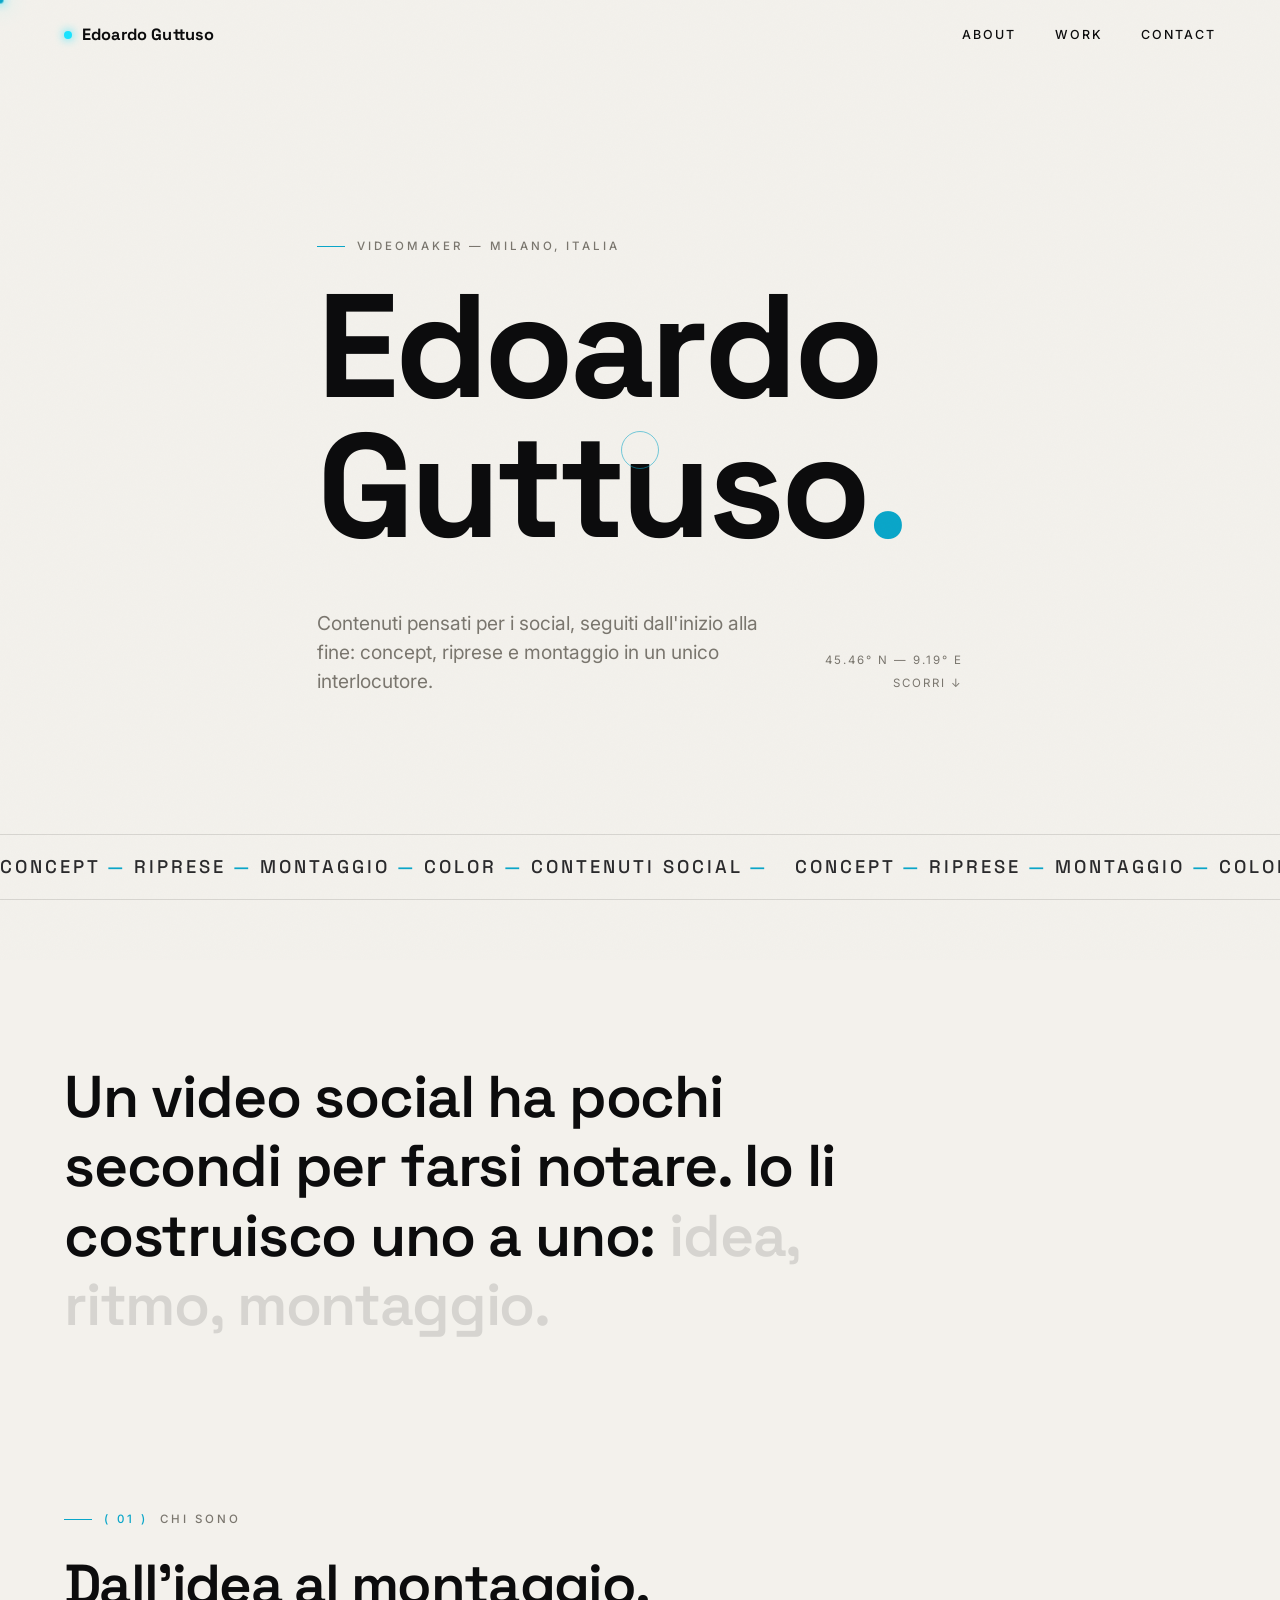
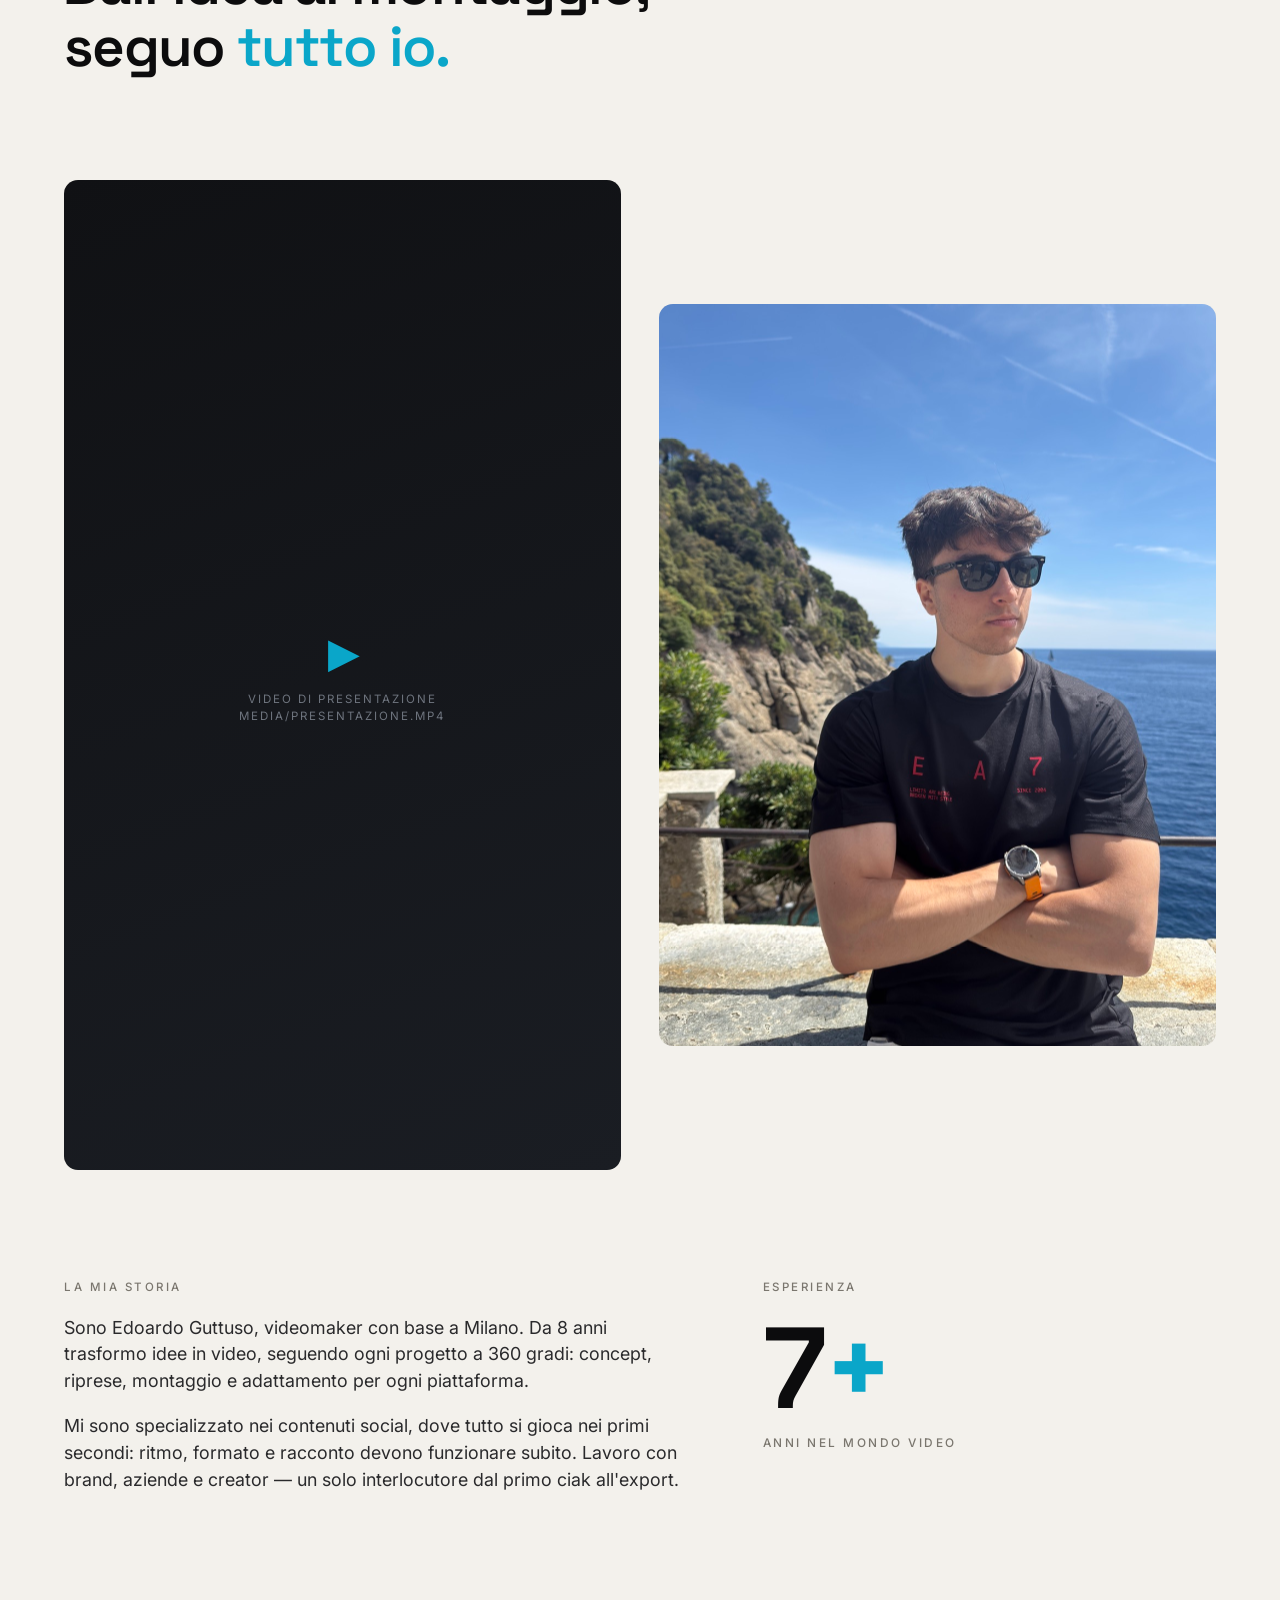
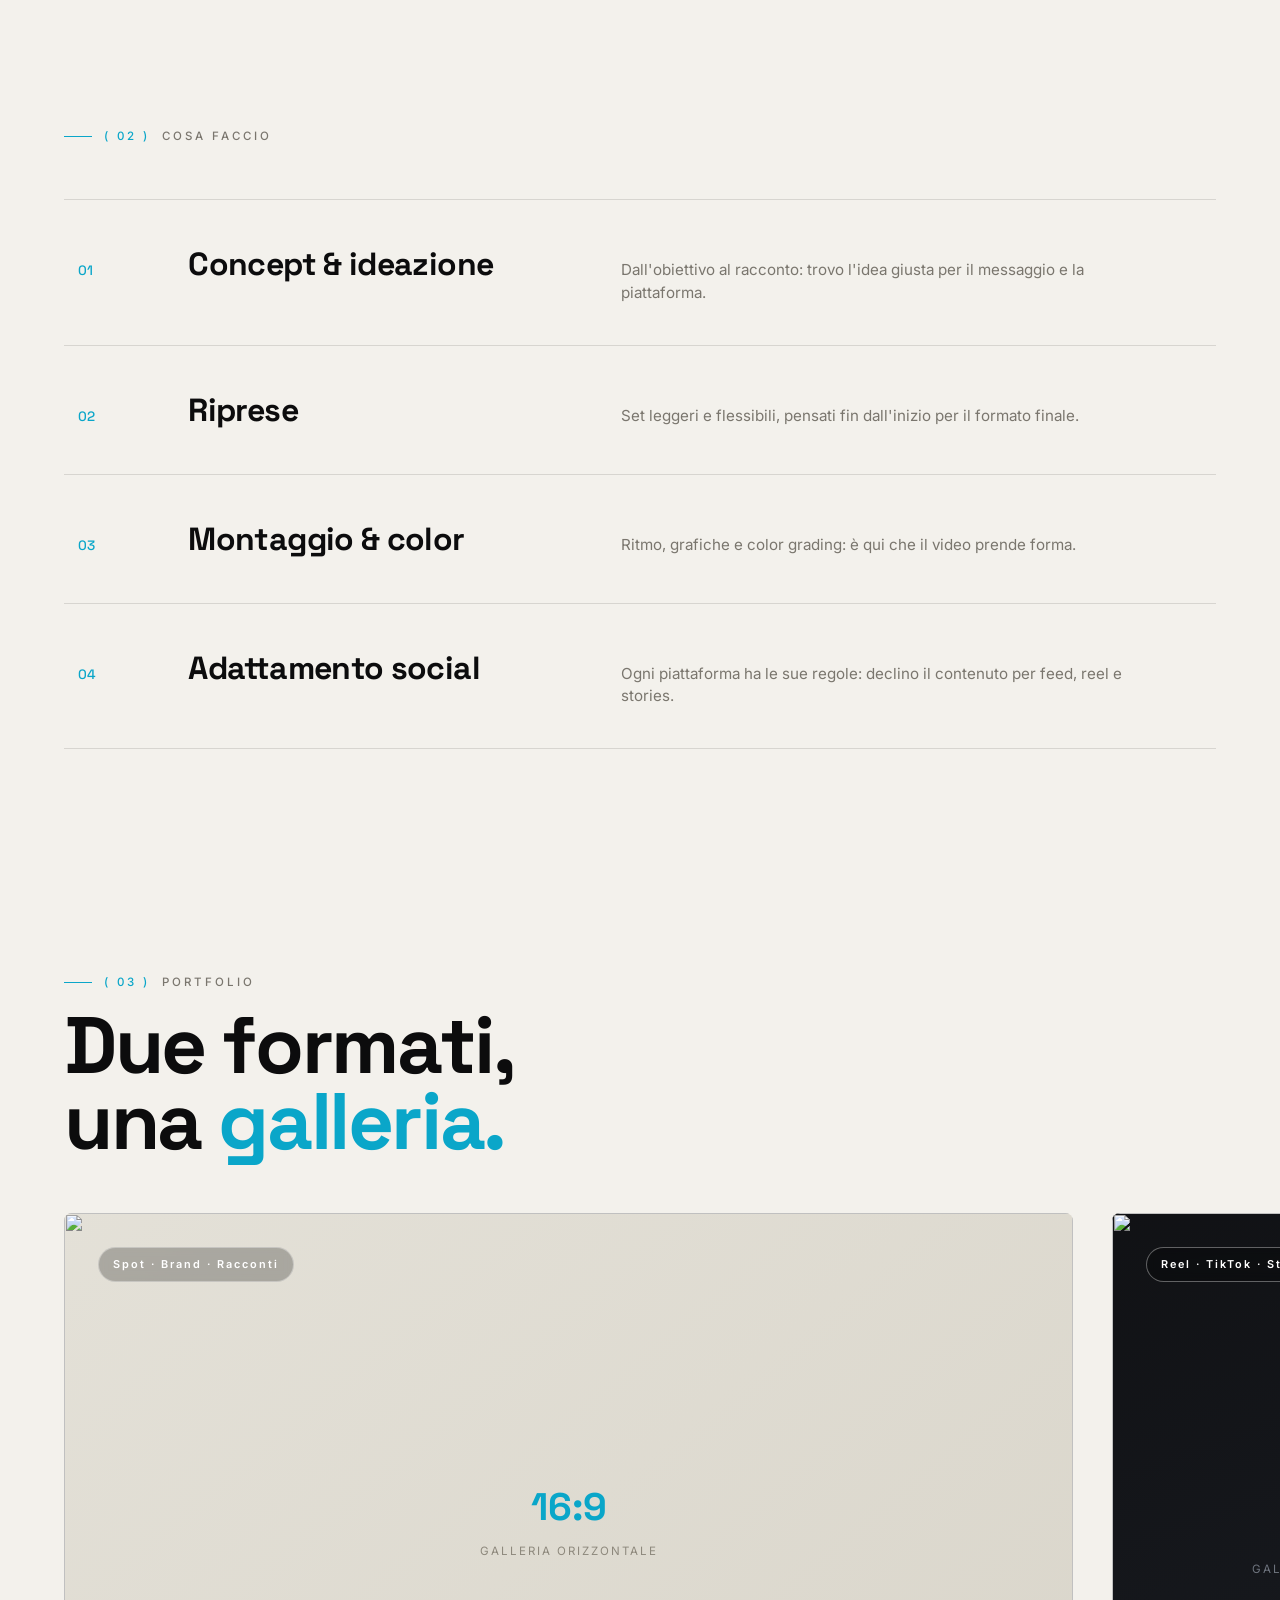
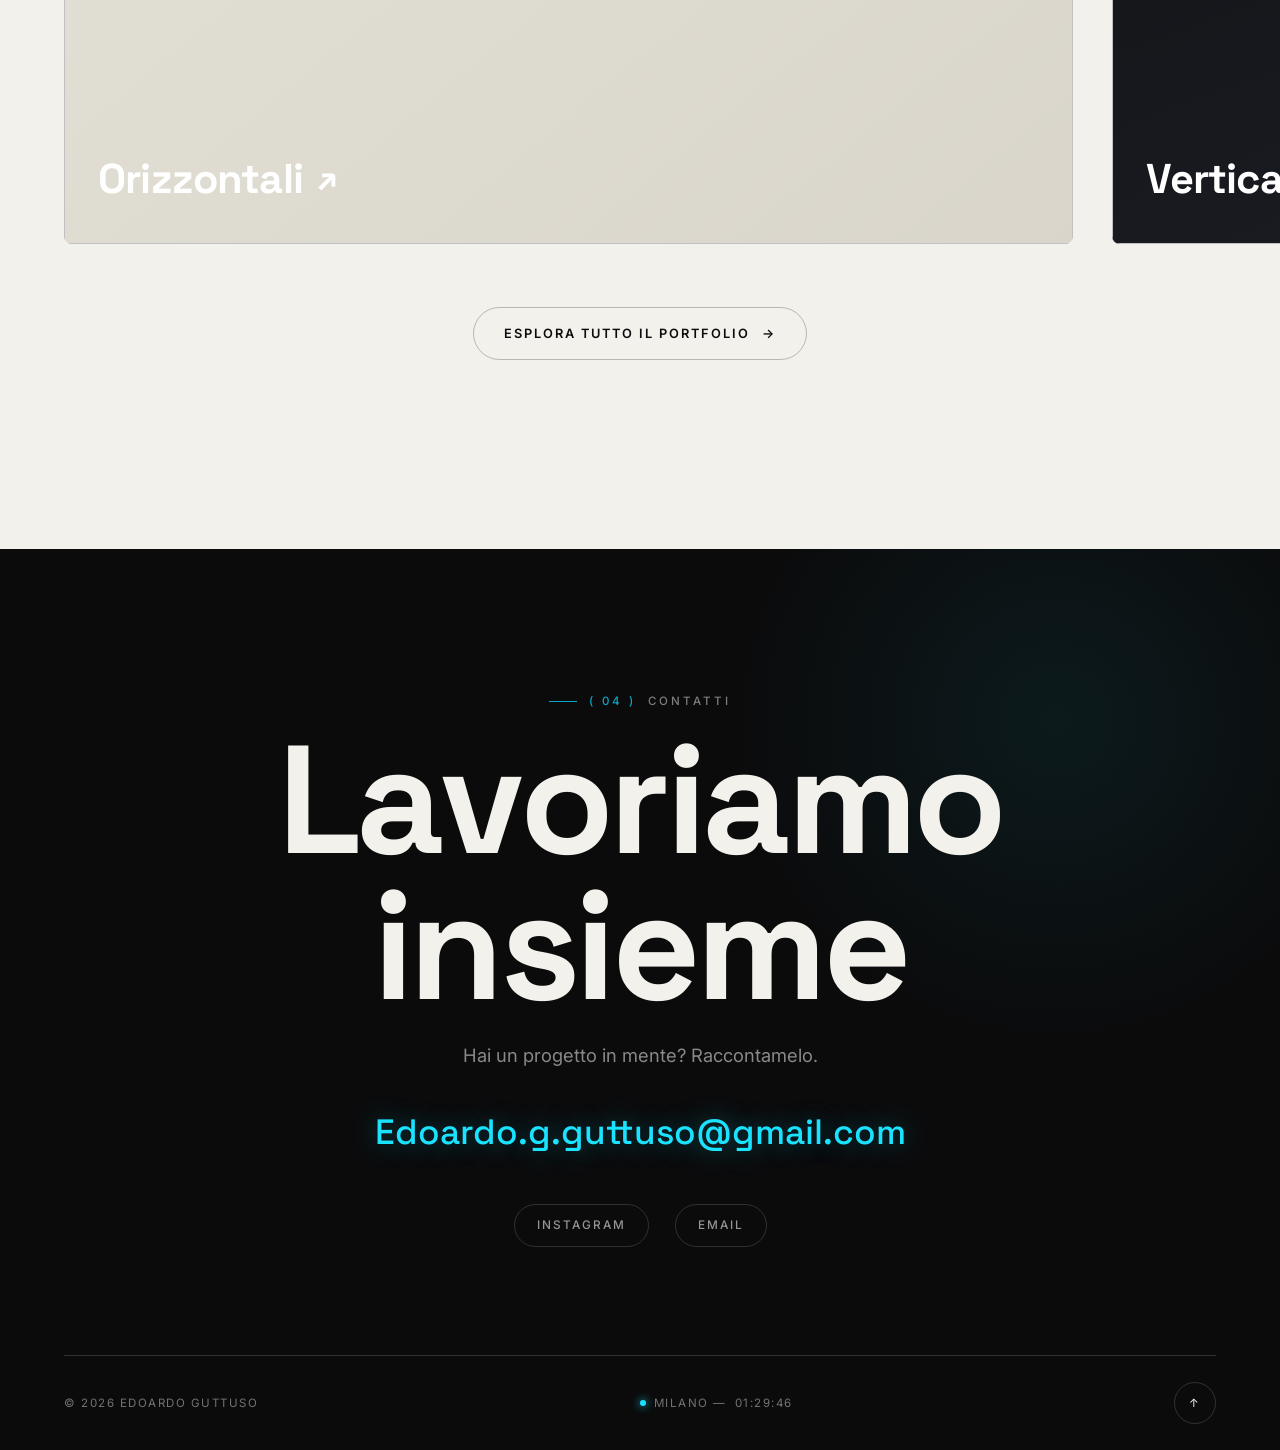
==== index.html @ b8c80d32 "Sito portfolio Edoardo Guttuso — versione iniziale Home + portfolio, gallerie video da YouTube, list" ====
<!DOCTYPE html>
<html lang="it">
<head>
<meta charset="UTF-8" />
<meta name="viewport" content="width=device-width, initial-scale=1.0" />
<title>Edoardo Guttuso — Videomaker | Milano</title>
<meta name="description" content="Edoardo Guttuso, videomaker a Milano specializzato in contenuti social. Concept, riprese e montaggio: seguo ogni progetto a 360 gradi." />
<meta name="theme-color" content="#f3f1ec" />
<meta property="og:title" content="Edoardo Guttuso — Videomaker" />
<meta property="og:description" content="Videomaker a Milano specializzato in contenuti social. Dall'idea al montaggio, seguo tutto io." />
<meta property="og:type" content="website" />
<link rel="icon" href="data:image/svg+xml,%3Csvg xmlns='http://www.w3.org/2000/svg' viewBox='0 0 64 64'%3E%3Crect width='64' height='64' rx='14' fill='%230c0c0d'/%3E%3Ccircle cx='32' cy='32' r='11' fill='%2319e3ff'/%3E%3C/svg%3E" />
<link rel="preconnect" href="https://fonts.googleapis.com" />
<link rel="preconnect" href="https://fonts.gstatic.com" crossorigin />
<link href="https://fonts.googleapis.com/css2?family=Space+Grotesk:wght@400;500;600;700&family=Inter:wght@400;500;600&display=swap" rel="stylesheet" />
<link rel="stylesheet" href="assets/style.css" />
<script type="application/ld+json">
{
  "@context": "https://schema.org",
  "@type": "Person",
  "name": "Edoardo Guttuso",
  "jobTitle": "Videomaker",
  "address": { "@type": "PostalAddress", "addressLocality": "Milano", "addressCountry": "IT" },
  "email": "mailto:Edoardo.g.guttuso@gmail.com",
  "sameAs": ["https://www.instagram.com/edoardo_guttuso/"]
}
</script>
</head>
<body class="is-loading">

  <a class="skip-link" href="#main">Salta al contenuto</a>

  <!-- Preloader (prima visita) -->
  <div class="preloader" aria-hidden="true">
    <span class="pl-tag">Edoardo Guttuso — Portfolio</span>
    <span class="pl-count">0</span>
  </div>

  <!-- Curtain per le transizioni di pagina -->
  <div class="curtain" aria-hidden="true"></div>

  <!-- Cursore + grana + progress -->
  <div class="cursor-ring"><span class="cursor-label"></span></div>
  <div class="cursor-dot"></div>
  <div class="grain" aria-hidden="true"></div>
  <div class="scroll-progress" aria-hidden="true"></div>

  <!-- NAV -->
  <header class="nav">
    <a href="#top" class="logo" data-cursor><span class="dot"></span>Edoardo Guttuso</a>
    <nav aria-label="Principale">
      <a href="#about">About</a>
      <a href="portfolio.html" data-transition>Work</a>
      <a href="#contact">Contact</a>
    </nav>
    <button class="burger magnetic" data-magnet="0.25" aria-label="Apri menu" aria-expanded="false">
      <span></span><span></span>
    </button>
  </header>

  <!-- MENU MOBILE -->
  <div class="mobile-menu" aria-label="Menu">
    <a class="mm-link" href="#about"><small>01</small>About</a>
    <a class="mm-link" href="portfolio.html" data-transition><small>02</small>Work</a>
    <a class="mm-link" href="#contact"><small>03</small>Contact</a>
    <div class="mm-foot">
      <a href="mailto:Edoardo.g.guttuso@gmail.com">Email</a>
      <a href="https://www.instagram.com/edoardo_guttuso/" target="_blank" rel="noopener">Instagram</a>
      <span>Milano, IT</span>
    </div>
  </div>

  <main id="main">

    <!-- HERO -->
    <section class="hero" id="top">
      <div class="wrap hero-core">
        <span class="eyebrow">Videomaker — Milano, Italia</span>
        <h1 class="anim-head hoverable" data-hero-anim>Edoardo<br>Guttuso<span class="hl">.</span></h1>
        <div class="sub">
          <p>Contenuti pensati per i social, seguiti dall'inizio alla fine: concept, riprese e montaggio in un unico interlocutore.</p>
          <div class="hero-meta">
            <span>45.46° N — 9.19° E</span><br>
            <span class="scroll-hint">Scorri ↓</span>
          </div>
        </div>
      </div>
      <div class="marquee" aria-hidden="true">
        <div class="marquee-track">
          <span>Concept <em>—</em> Riprese <em>—</em> Montaggio <em>—</em> Color <em>—</em> Contenuti social <em>—</em>&nbsp;</span>
          <span>Concept <em>—</em> Riprese <em>—</em> Montaggio <em>—</em> Color <em>—</em> Contenuti social <em>—</em>&nbsp;</span>
        </div>
      </div>
    </section>

    <!-- MANIFESTO (parole che si accendono allo scroll) -->
    <section class="manifesto" aria-label="Manifesto">
      <div class="wrap">
        <p class="scrub" data-scrub>Un video social* ha pochi secondi per farsi notare. Io li costruisco uno a uno: idea, ritmo,* montaggio.*</p>
      </div>
    </section>

    <!-- ABOUT -->
    <section class="about" id="about">
      <div class="wrap">
        <span class="eyebrow reveal"><span class="idx">( 01 )</span> Chi sono</span>
        <span class="lead anim-head hoverable">Dall'idea al montaggio,<br>seguo <span class="hl">tutto io.</span></span>
      </div>

      <div class="wrap about-media">
        <div class="img-reveal slot-video">
          <div class="ph ph--dark"><span class="ph-num">▶</span>Video di presentazione<br>media/presentazione.mp4</div>
          <!-- Parte da solo, muto, in loop -->
          <video class="inline-media" src="media/presentazione.mp4" autoplay muted loop playsinline preload="metadata" aria-label="Video di presentazione di Edoardo Guttuso"></video>
        </div>
        <div class="img-reveal slot-photo">
          <div class="plx" data-parallax="0.06">
            <div class="ph"><span class="ph-num">—</span>Ritratto<br>media/ritratto.jpg</div>
            <img class="inline-media" src="media/ritratto.jpg" alt="Edoardo Guttuso" onerror="this.remove()" />
          </div>
        </div>
      </div>

      <div class="wrap about-text">
        <div>
          <span class="col-label reveal">La mia storia</span>
          <p class="reveal d1">Sono Edoardo Guttuso, videomaker con base a Milano. Da 8 anni trasformo idee in video, seguendo ogni progetto a 360 gradi: concept, riprese, montaggio e adattamento per ogni piattaforma.</p>
          <p class="reveal d2">Mi sono specializzato nei contenuti social, dove tutto si gioca nei primi secondi: ritmo, formato e racconto devono funzionare subito. Lavoro con brand, aziende e creator — un solo interlocutore dal primo ciak all'export.</p>
        </div>
        <div>
          <span class="col-label reveal">Esperienza</span>
          <div class="big-num reveal d1"><span data-count="8">0</span><span class="plus">+</span><small>Anni nel mondo video</small></div>
        </div>
      </div>
    </section>

    <!-- SERVIZI -->
    <section class="services" id="services">
      <div class="wrap">
        <span class="eyebrow reveal"><span class="idx">( 02 )</span> Cosa faccio</span>
        <ul class="services-list">
          <li class="service reveal">
            <span class="s-num">01</span>
            <h3>Concept &amp; ideazione</h3>
            <p>Dall'obiettivo al racconto: trovo l'idea giusta per il messaggio e la piattaforma.</p>
            <span class="s-arrow">→</span>
          </li>
          <li class="service reveal">
            <span class="s-num">02</span>
            <h3>Riprese</h3>
            <p>Set leggeri e flessibili, pensati fin dall'inizio per il formato finale.</p>
            <span class="s-arrow">→</span>
          </li>
          <li class="service reveal">
            <span class="s-num">03</span>
            <h3>Montaggio &amp; color</h3>
            <p>Ritmo, grafiche e color grading: è qui che il video prende forma.</p>
            <span class="s-arrow">→</span>
          </li>
          <li class="service reveal">
            <span class="s-num">04</span>
            <h3>Adattamento social</h3>
            <p>Ogni piattaforma ha le sue regole: declino il contenuto per feed, reel e stories.</p>
            <span class="s-arrow">→</span>
          </li>
        </ul>
      </div>
    </section>

    <!-- TEASER PORTFOLIO -->
    <section class="work-teaser" id="work">
      <div class="wrap">
        <span class="eyebrow reveal"><span class="idx">( 03 )</span> Portfolio</span>
        <h2 class="anim-head hoverable" style="font-size:clamp(2.2rem,6.5vw,5rem);margin-top:16px">Due formati,<br>una <span class="hl">galleria.</span></h2>

        <div class="teaser-grid">
          <a class="tile tile--h reveal" href="portfolio.html#orizzontali" data-transition data-cursor-label="Apri">
            <div class="tile-frame img-reveal">
              <div class="plx" data-parallax="0.05">
                <div class="ph"><span class="ph-num">16:9</span>Galleria orizzontale</div>
              </div>
              <video class="inline-media" data-teaser="orizzontali" muted loop autoplay playsinline preload="metadata" src="media/orizzontali/senesi-giardini.mp4#t=1"></video>
              <div class="tile-inner">
                <span class="tile-tag">Spot · Brand · Racconti</span>
                <span class="tile-name">Orizzontali <span class="arr">↗</span></span>
              </div>
            </div>
          </a>
          <a class="tile tile--v reveal d1" href="portfolio.html#verticali" data-transition data-cursor-label="Apri">
            <div class="tile-frame img-reveal">
              <div class="plx" data-parallax="-0.05">
                <div class="ph ph--dark"><span class="ph-num">9:16</span>Galleria verticale</div>
              </div>
              <video class="inline-media" data-teaser="verticali" muted loop autoplay playsinline preload="metadata" src="media/verticali/backstage-mfw.mp4#t=1"></video>
              <div class="tile-inner">
                <span class="tile-tag">Reel · TikTok · Stories</span>
                <span class="tile-name">Verticali <span class="arr">↗</span></span>
              </div>
            </div>
          </a>
        </div>

        <div class="teaser-cta reveal">
          <a class="btn magnetic" data-magnet="0.3" href="portfolio.html" data-transition>Esplora tutto il portfolio <span class="arr">→</span></a>
        </div>
      </div>
    </section>

    <!-- CONTACT -->
    <div class="contact-band" id="contact">
      <div class="wrap contact-inner">
        <span class="eyebrow"><span class="idx">( 04 )</span> Contatti</span>
        <h2 class="anim-head hoverable" style="margin-top:18px">Lavoriamo<br>insieme</h2>
        <p class="contact-sub">Hai un progetto in mente? Raccontamelo.</p>
        <a class="email-link" href="mailto:Edoardo.g.guttuso@gmail.com" data-cursor-label="Scrivi">Edoardo.g.guttuso@gmail.com</a>
        <div class="socials">
          <a class="magnetic" data-magnet="0.25" href="https://www.instagram.com/edoardo_guttuso/" target="_blank" rel="noopener">Instagram</a>
          <a class="magnetic" data-magnet="0.25" href="mailto:Edoardo.g.guttuso@gmail.com">Email</a>
        </div>
      </div>
      <div class="wrap">
        <footer class="site-footer">
          <span>© <span data-year></span> Edoardo Guttuso</span>
          <span class="f-clock">Milano — <span data-clock>00:00:00</span></span>
          <a class="to-top magnetic" data-magnet="0.3" href="#top" aria-label="Torna su">↑</a>
        </footer>
      </div>
    </div>

  </main>

<script src="assets/progetti.js"></script>
<script src="assets/app.js"></script>
</body>
</html>
---- assets/style.css ----
/* ================================================================
   EDOARDO GUTTUSO — PORTFOLIO
   Design system condiviso (home + portfolio)
   ================================================================ */

/* ----------------------------------------------------------------
   TOKENS
---------------------------------------------------------------- */
:root {
  --bg: #f3f1ec;               /* off-white caldo */
  --bg-soft: #eceae2;
  --fg: #0c0c0d;               /* quasi nero */
  --fg-soft: #2a2a2c;
  --muted: #7a766e;
  --accent: #0aa6c9;           /* ciano leggibile su chiaro */
  --accent-bright: #19e3ff;    /* ciano luminoso (glow / dark) */
  --line: rgba(12, 12, 13, 0.12);
  --line-strong: rgba(12, 12, 13, 0.25);

  --dark: #0b0b0c;             /* band scure / preloader / menu */
  --dark-2: #131316;
  --fg-inv: #f3f1ec;
  --line-inv: rgba(243, 241, 236, 0.16);

  --font-head: 'Space Grotesk', 'Helvetica Neue', Arial, sans-serif;
  --font-body: 'Inter', 'Helvetica Neue', Arial, sans-serif;

  --maxw: 1280px;
  --maxw-wide: 1520px;
  --pad: clamp(20px, 5vw, 64px);

  --ease-out: cubic-bezier(.16, 1, .3, 1);
  --ease-io: cubic-bezier(.76, 0, .24, 1);
}

/* ----------------------------------------------------------------
   BASE
---------------------------------------------------------------- */
* { margin: 0; padding: 0; box-sizing: border-box; }

html { scroll-behavior: smooth; }

body {
  background: var(--bg);
  color: var(--fg);
  font-family: var(--font-body);
  font-size: 16px;
  line-height: 1.5;
  overflow-x: hidden;
  -webkit-font-smoothing: antialiased;
  text-rendering: optimizeLegibility;
}
body.is-loading { overflow: hidden; }
html.lightbox-open, html.menu-open { overflow: hidden; }

::selection { background: var(--accent-bright); color: var(--dark); }

a { color: inherit; text-decoration: none; }
img, video { max-width: 100%; display: block; }
button { font: inherit; color: inherit; background: none; border: none; }
ul, ol { list-style: none; }

:focus-visible {
  outline: 2px solid var(--accent);
  outline-offset: 3px;
  border-radius: 2px;
}

.skip-link {
  position: fixed; top: -100px; left: 16px;
  background: var(--dark); color: var(--fg-inv);
  padding: 10px 18px; border-radius: 6px;
  z-index: 10001; font-size: .85rem;
  transition: top .3s ease;
}
.skip-link:focus { top: 16px; }

@media (hover: hover) and (pointer: fine) {
  body, a, button { cursor: none; }
}

/* ----------------------------------------------------------------
   LAYOUT UTILITIES
---------------------------------------------------------------- */
.wrap { max-width: var(--maxw); margin: 0 auto; padding-inline: var(--pad); }
.wrap-wide { max-width: var(--maxw-wide); margin: 0 auto; padding-inline: clamp(16px, 3.5vw, 44px); }
section[id], div[id] { scroll-margin-top: 96px; }

.eyebrow {
  font-size: .72rem; font-weight: 500;
  letter-spacing: 3px; text-transform: uppercase;
  color: var(--muted);
  display: inline-flex; align-items: center; gap: 12px;
}
.eyebrow::before { content: ''; width: 28px; height: 1px; background: var(--accent); flex: none; }
.eyebrow .idx { color: var(--accent); }

/* ----------------------------------------------------------------
   TITOLI ANIMATI (split in lettere)
---------------------------------------------------------------- */
.anim-head {
  font-family: var(--font-head);
  font-weight: 700;
  letter-spacing: -0.03em;
  line-height: .95;
}
.anim-head .word { display: inline-block; white-space: nowrap; }
.anim-head .char {
  display: inline-block;
  transform: translateY(115%) rotate(5deg);
  opacity: 0;
  transition: transform .8s var(--ease-out), opacity .6s ease, color .3s ease;
}
.anim-head.in .char { transform: none; opacity: 1; }
.anim-head .hl { color: var(--accent); }

@media (hover: hover) {
  .anim-head.hoverable:hover .char {
    animation: charPop .55s var(--ease-out) both;
    animation-delay: calc(var(--i) * 20ms);
    color: var(--accent);
  }
}
@keyframes charPop {
  0% { transform: translateY(0); }
  40% { transform: translateY(-24%); }
  100% { transform: translateY(0); }
}

/* ----------------------------------------------------------------
   REVEAL GENERICI
---------------------------------------------------------------- */
.reveal {
  opacity: 0; transform: translateY(36px);
  transition: opacity .9s var(--ease-out), transform .9s var(--ease-out);
}
.reveal.in { opacity: 1; transform: none; }
.reveal.d1 { transition-delay: .1s; }
.reveal.d2 { transition-delay: .2s; }
.reveal.d3 { transition-delay: .3s; }

/* immagini con maschera */
.img-reveal { position: relative; overflow: hidden; background: var(--bg-soft); }
.img-reveal::after {
  content: ''; position: absolute; inset: 0; background: var(--bg);
  transform: scaleX(1); transform-origin: right; z-index: 3;
  transition: transform 1s var(--ease-io);
}
.img-reveal.in::after { transform: scaleX(0); }
.img-reveal img, .img-reveal video, .img-reveal .ph {
  transform: scale(1.12);
  transition: transform 1.4s var(--ease-out);
}
.img-reveal.in img, .img-reveal.in video, .img-reveal.in .ph { transform: scale(1); }

/* wrapper parallasse (nessuna transition sul transform) */
.plx { position: absolute; inset: -9% 0; will-change: transform; }
.plx > .ph, .plx > img { width: 100%; height: 100%; object-fit: cover; }

/* media "plug-and-play": si sovrappongono al segnaposto quando il file esiste */
.inline-media {
  position: absolute; inset: 0; z-index: 2;
  width: 100%; height: 100%; object-fit: cover;
}

/* placeholder */
.ph {
  width: 100%; height: 100%;
  display: flex; flex-direction: column; gap: 8px;
  align-items: center; justify-content: center;
  background: linear-gradient(140deg, #e4e1d8, #d9d5ca);
  color: #8d887c; text-align: center; padding: 18px;
  font-size: .72rem; letter-spacing: 2px; text-transform: uppercase;
}
.ph .ph-num {
  font-family: var(--font-head); font-weight: 700;
  font-size: clamp(1.6rem, 3vw, 2.6rem); letter-spacing: 0;
  color: var(--accent);
}
.ph--dark {
  background: linear-gradient(160deg, #101114, #1a1d23);
  color: #6e747e;
}

/* ----------------------------------------------------------------
   BOTTONI
---------------------------------------------------------------- */
.btn {
  display: inline-flex; align-items: center; gap: 12px;
  padding: 16px 30px; border: 1px solid var(--line-strong);
  border-radius: 999px;
  font-size: .8rem; font-weight: 600;
  letter-spacing: 2px; text-transform: uppercase;
  transition: background .35s ease, color .35s ease, border-color .35s ease;
  will-change: transform;
}
.btn .arr { transition: transform .35s var(--ease-out); }
.btn:hover { background: var(--fg); color: var(--bg); border-color: var(--fg); }
.btn:hover .arr { transform: translateX(5px); }
.btn--inv { border-color: var(--line-inv); color: var(--fg-inv); }
.btn--inv:hover { background: var(--fg-inv); color: var(--dark); border-color: var(--fg-inv); }

/* ----------------------------------------------------------------
   CURSORE PERSONALIZZATO
---------------------------------------------------------------- */
.cursor-dot, .cursor-ring {
  position: fixed; top: 0; left: 0; border-radius: 50%;
  pointer-events: none; z-index: 9999;
  transform: translate(-50%, -50%); will-change: transform;
}
.cursor-dot {
  width: 7px; height: 7px; background: var(--accent);
  box-shadow: 0 0 10px var(--accent-bright), 0 0 22px var(--accent-bright);
}
.cursor-ring {
  width: 38px; height: 38px;
  border: 1px solid rgba(10, 166, 201, .55);
  display: flex; align-items: center; justify-content: center;
  transition: width .3s var(--ease-out), height .3s var(--ease-out),
              background .3s ease, border-color .3s ease;
}
.cursor-ring .cursor-label {
  font-size: .58rem; font-weight: 600; letter-spacing: 2px;
  color: var(--fg-inv); opacity: 0; transform: scale(.6);
  transition: opacity .25s ease, transform .25s var(--ease-out);
  text-transform: uppercase; white-space: nowrap;
}
.cursor-ring.is-hover { width: 64px; height: 64px; background: rgba(10,166,201,.08); border-color: var(--accent); }
.cursor-ring.is-label {
  width: 88px; height: 88px;
  background: rgba(11, 11, 12, .88); border-color: transparent;
  backdrop-filter: blur(2px);
}
.cursor-ring.is-label .cursor-label { opacity: 1; transform: scale(1); }
@media (hover: none), (pointer: coarse) { .cursor-dot, .cursor-ring { display: none; } }

/* ----------------------------------------------------------------
   GRANA FILM
---------------------------------------------------------------- */
.grain {
  position: fixed; inset: -60px; z-index: 9990; pointer-events: none;
  background-image: url("data:image/svg+xml;utf8,<svg xmlns='http://www.w3.org/2000/svg' width='180' height='180'><filter id='n'><feTurbulence type='fractalNoise' baseFrequency='0.85' numOctaves='2' stitchTiles='stitch'/></filter><rect width='100%25' height='100%25' filter='url(%23n)' opacity='0.55'/></svg>");
  background-size: 180px;
  opacity: .045; mix-blend-mode: multiply;
  animation: grain 900ms steps(4) infinite;
}
@keyframes grain {
  0% { transform: translate(0, 0); }
  25% { transform: translate(-18px, 12px); }
  50% { transform: translate(14px, -16px); }
  75% { transform: translate(-10px, -8px); }
  100% { transform: translate(0, 0); }
}

/* ----------------------------------------------------------------
   PRELOADER + CURTAIN (transizioni pagina)
---------------------------------------------------------------- */
.preloader {
  position: fixed; inset: 0; z-index: 10000;
  background: var(--dark); color: var(--fg-inv);
  display: flex; align-items: flex-end; justify-content: space-between;
  padding: clamp(24px, 5vh, 56px) clamp(20px, 5vw, 64px);
  transition: transform .75s var(--ease-io);
}
.preloader.done { transform: translateY(-101%); }
.preloader .pl-tag {
  font-size: .7rem; letter-spacing: 3px; text-transform: uppercase;
  color: rgba(243, 241, 236, .55); padding-bottom: 14px;
}
.preloader .pl-count {
  font-family: var(--font-head); font-weight: 700;
  font-size: clamp(4rem, 14vw, 10rem); line-height: .85;
  letter-spacing: -0.03em;
}
.preloader .pl-count::after { content: ''; display: inline-block; width: .14em; height: .14em; margin-left: .08em; border-radius: 50%; background: var(--accent-bright); box-shadow: 0 0 18px var(--accent-bright); }

.curtain {
  position: fixed; inset: 0; z-index: 9998;
  background: var(--dark);
  transform: scaleY(0); transform-origin: bottom;
  pointer-events: none;
}
html.curtain-cover .curtain { transform: scaleY(1); }
html.curtain-out .curtain {
  transform: scaleY(0); transform-origin: top;
  transition: transform .65s var(--ease-io);
}
.curtain.closing {
  transform: scaleY(1); transform-origin: bottom;
  transition: transform .5s var(--ease-io);
  pointer-events: auto;
}

/* ----------------------------------------------------------------
   PROGRESS BAR
---------------------------------------------------------------- */
.scroll-progress {
  position: fixed; top: 0; left: 0; height: 2px; width: 0%;
  background: var(--accent);
  box-shadow: 0 0 10px var(--accent-bright);
  z-index: 1001;
}

/* ----------------------------------------------------------------
   NAV
---------------------------------------------------------------- */
header.nav {
  position: fixed; top: 0; left: 0; right: 0; z-index: 900;
  display: flex; justify-content: space-between; align-items: center;
  padding: 22px var(--pad);
  transition: padding .4s ease, background .4s ease, color .4s ease;
}
header.nav.scrolled {
  padding-block: 14px;
  background: rgba(243, 241, 236, .82);
  backdrop-filter: blur(12px);
  border-bottom: 1px solid var(--line);
}
header.nav.over-dark { color: var(--fg-inv); }
header.nav.over-dark.scrolled {
  background: rgba(11, 11, 12, .78);
  border-bottom-color: var(--line-inv);
}

.nav .logo {
  font-family: var(--font-head); font-weight: 700;
  font-size: 1.02rem; letter-spacing: .01em;
  display: inline-flex; align-items: center; gap: 10px;
}
.nav .logo .dot {
  width: 8px; height: 8px; border-radius: 50%;
  background: var(--accent-bright);
  box-shadow: 0 0 10px var(--accent-bright);
  animation: pulse 2.4s ease-in-out infinite;
}
@keyframes pulse { 0%,100% { opacity: 1; } 50% { opacity: .35; } }

.nav nav { display: flex; gap: clamp(18px, 3vw, 44px); }
.nav nav a {
  position: relative; padding: 4px 0;
  font-size: .78rem; font-weight: 500;
  letter-spacing: 2px; text-transform: uppercase;
  display: inline-block;
}
.nav nav a::after {
  content: ''; position: absolute; left: 0; bottom: 0;
  width: 0; height: 1px; background: currentColor;
  transition: width .35s var(--ease-out);
}
.nav nav a:hover::after { width: 100%; }
.nav nav a.active::after { width: 100%; background: var(--accent); }
.nav nav a.active { color: var(--accent); }

/* burger (mobile) */
.burger {
  display: none; position: relative; z-index: 1002;
  width: 44px; height: 44px; border-radius: 50%;
  border: 1px solid var(--line-strong);
  align-items: center; justify-content: center; flex-direction: column; gap: 6px;
}
.burger span {
  display: block; width: 18px; height: 1.6px; background: currentColor;
  transition: transform .4s var(--ease-out), opacity .3s ease;
}
html.menu-open .burger { border-color: var(--line-inv); color: var(--fg-inv); }
html.menu-open .burger span:nth-child(1) { transform: translateY(3.8px) rotate(45deg); }
html.menu-open .burger span:nth-child(2) { transform: translateY(-3.8px) rotate(-45deg); }

@media (max-width: 760px) {
  .nav nav { display: none; }
  .burger { display: inline-flex; }
}

/* menu mobile fullscreen */
.mobile-menu {
  position: fixed; inset: 0; z-index: 1000;
  background: var(--dark); color: var(--fg-inv);
  display: flex; flex-direction: column; justify-content: center;
  padding: 0 var(--pad);
  clip-path: inset(0 0 100% 0);
  transition: clip-path .6s var(--ease-io);
  visibility: hidden;
}
html.menu-open .mobile-menu { clip-path: inset(0 0 0% 0); visibility: visible; }
.mobile-menu a.mm-link {
  font-family: var(--font-head); font-weight: 700;
  font-size: clamp(2.6rem, 11vw, 4.5rem);
  line-height: 1.16; letter-spacing: -0.02em;
  display: inline-flex; align-items: baseline; gap: 16px;
  opacity: 0; transform: translateY(30px);
  transition: opacity .5s ease, transform .5s var(--ease-out);
}
.mobile-menu a.mm-link small {
  font-family: var(--font-body); font-weight: 500;
  font-size: .7rem; letter-spacing: 2px; color: var(--accent-bright);
}
html.menu-open .mm-link { opacity: 1; transform: none; }
html.menu-open .mm-link:nth-child(1) { transition-delay: .15s; }
html.menu-open .mm-link:nth-child(2) { transition-delay: .22s; }
html.menu-open .mm-link:nth-child(3) { transition-delay: .29s; }
.mobile-menu .mm-foot {
  position: absolute; bottom: 32px; left: var(--pad); right: var(--pad);
  display: flex; justify-content: space-between; flex-wrap: wrap; gap: 10px;
  font-size: .74rem; letter-spacing: 1.5px; text-transform: uppercase;
  color: rgba(243, 241, 236, .55);
  opacity: 0; transition: opacity .5s ease .35s;
}
html.menu-open .mm-foot { opacity: 1; }
.mobile-menu .mm-foot a { color: var(--fg-inv); }

/* ----------------------------------------------------------------
   HERO (home)
---------------------------------------------------------------- */
.hero {
  min-height: 100svh;
  display: flex; flex-direction: column;
  padding-top: clamp(120px, 18vh, 200px);
  position: relative;
}
.hero .hero-core { flex: 1; display: flex; flex-direction: column; justify-content: center; }
.hero h1 {
  font-size: clamp(3.2rem, 11.5vw, 10.5rem);
  margin-top: 22px;
}
.hero .sub {
  margin-top: clamp(26px, 4.5vw, 52px);
  display: flex; justify-content: space-between; align-items: flex-end;
  gap: 28px; flex-wrap: wrap;
}
.hero .sub p {
  max-width: 480px;
  font-size: clamp(1rem, 1.6vw, 1.2rem);
  color: var(--muted);
}
.hero .sub .hero-meta {
  text-align: right;
  font-size: .72rem; letter-spacing: 2px; text-transform: uppercase;
  color: var(--muted); line-height: 2;
}
.hero .sub .hero-meta .scroll-hint { display: inline-block; animation: floaty 2.2s ease-in-out infinite; }
@keyframes floaty { 0%,100% { transform: translateY(0); } 50% { transform: translateY(6px); } }

/* marquee servizi */
.marquee {
  overflow: hidden; border-block: 1px solid var(--line);
  padding-block: 18px; margin-top: clamp(40px, 7vh, 80px);
  user-select: none;
}
.marquee-track {
  display: flex; width: max-content;
  animation: marq 26s linear infinite;
}
.marquee-track span {
  font-family: var(--font-head); font-weight: 500;
  font-size: clamp(.9rem, 1.6vw, 1.15rem);
  letter-spacing: 3px; text-transform: uppercase;
  white-space: nowrap; padding-right: 18px;
  color: var(--fg-soft);
}
.marquee-track span em { font-style: normal; color: var(--accent); }
@keyframes marq { from { transform: translateX(0); } to { transform: translateX(-50%); } }

/* ----------------------------------------------------------------
   MANIFESTO (scrub allo scroll)
---------------------------------------------------------------- */
.manifesto { padding: clamp(110px, 18vh, 220px) 0; }
.manifesto .scrub {
  font-family: var(--font-head); font-weight: 600;
  font-size: clamp(1.7rem, 4.6vw, 3.8rem);
  line-height: 1.18; letter-spacing: -0.02em;
  max-width: 22ch;
}
.manifesto .scrub .w {
  opacity: .12;
  transition: opacity .35s ease, color .35s ease;
}
.manifesto .scrub .w.on { opacity: 1; }
.manifesto .scrub .w.k.on { color: var(--accent); }

/* ----------------------------------------------------------------
   ABOUT
---------------------------------------------------------------- */
.about { padding-bottom: clamp(80px, 12vh, 160px); }
.about .lead {
  display: block;
  font-size: clamp(1.7rem, 4.4vw, 3.6rem);
  font-weight: 600; line-height: 1.1;
  max-width: 20ch; margin-top: 26px;
}
.about-media {
  display: grid; grid-template-columns: 1fr 1fr;
  gap: clamp(18px, 3vw, 44px);
  margin: clamp(56px, 8vw, 110px) 0;
  align-items: center;
}
.about-media .img-reveal { border-radius: 14px; }
.about-media .slot-video { aspect-ratio: 9 / 16; }
.about-media .slot-photo { aspect-ratio: 3 / 4; }
@media (max-width: 760px) {
  .about-media { grid-template-columns: 1fr; gap: 22px; }
  .about-media .img-reveal { max-width: 360px; justify-self: center; width: 100%; }
}

.about-text {
  display: grid; grid-template-columns: 1.4fr 1fr;
  gap: clamp(30px, 5vw, 80px); align-items: start;
}
.col-label {
  font-size: .72rem; font-weight: 500; letter-spacing: 2.5px;
  text-transform: uppercase; color: var(--muted);
}
.about-text p {
  font-size: clamp(1rem, 1.4vw, 1.12rem);
  margin-top: 18px; max-width: 56ch; color: var(--fg-soft);
}
.about-text .big-num {
  font-family: var(--font-head); font-weight: 700;
  font-size: clamp(4rem, 9vw, 7.5rem);
  line-height: 1; letter-spacing: -0.03em;
  margin-top: 14px;
}
.about-text .big-num .plus { color: var(--accent); }
.about-text .big-num small {
  display: block;
  font-family: var(--font-body); font-weight: 500;
  font-size: .74rem; letter-spacing: 2.5px; text-transform: uppercase;
  color: var(--muted); margin-top: 12px;
}
@media (max-width: 700px) { .about-text { grid-template-columns: 1fr; } }

/* ----------------------------------------------------------------
   SERVIZI
---------------------------------------------------------------- */
.services { padding: clamp(80px, 13vh, 170px) 0; }
.services .services-list { margin-top: clamp(36px, 6vh, 64px); border-bottom: 1px solid var(--line); }
.service {
  position: relative;
  display: grid;
  grid-template-columns: 72px 1.1fr 1.4fr 40px;
  align-items: baseline; gap: clamp(14px, 3vw, 40px);
  padding: clamp(24px, 3.5vw, 40px) 14px;
  border-top: 1px solid var(--line);
  transition: background .4s ease, color .4s ease, padding-left .4s var(--ease-out);
}
.service:hover { background: var(--dark); color: var(--fg-inv); padding-left: 26px; }
.service .s-num {
  font-family: var(--font-head); font-weight: 500;
  font-size: .85rem; color: var(--accent);
}
.service h3 {
  font-family: var(--font-head); font-weight: 700;
  font-size: clamp(1.25rem, 2.6vw, 2rem); letter-spacing: -0.02em;
}
.service p { font-size: .95rem; color: var(--muted); transition: color .4s ease; }
.service:hover p { color: rgba(243, 241, 236, .65); }
.service .s-arrow {
  justify-self: end; font-size: 1.2rem;
  opacity: 0; transform: translateX(-10px);
  transition: opacity .35s ease, transform .35s var(--ease-out);
  color: var(--accent-bright);
}
.service:hover .s-arrow { opacity: 1; transform: none; }
@media (max-width: 640px) {
  .service { grid-template-columns: 44px 1fr; grid-template-rows: auto auto; }
  .service p { grid-column: 2; }
  .service .s-arrow { display: none; }
}

/* ----------------------------------------------------------------
   TEASER PORTFOLIO (home)
---------------------------------------------------------------- */
.work-teaser { padding: clamp(70px, 11vh, 150px) 0; }
.teaser-grid {
  display: grid; grid-template-columns: 1.55fr 1fr;
  gap: clamp(18px, 3vw, 40px);
  margin-top: clamp(40px, 6vh, 70px);
  align-items: stretch;
}
.tile { display: block; position: relative; }
.tile .tile-frame {
  position: relative; overflow: hidden; border-radius: 8px;
  height: 100%; min-height: 320px;
}
.tile--h .tile-frame { aspect-ratio: 16 / 10; }
.tile--v .tile-frame { aspect-ratio: 9 / 13; }
.tile .tile-frame::before {
  content: ''; position: absolute; inset: 0; z-index: 1; pointer-events: none;
  background: linear-gradient(to top, rgba(0,0,0,.55), transparent 55%);
  opacity: 0; transition: opacity .5s ease;
}
.tile .tile-frame:has(video)::before { opacity: 1; }
.tile .tile-inner {
  position: absolute; inset: 0; z-index: 2;
  display: flex; flex-direction: column; justify-content: space-between;
  padding: clamp(20px, 3vw, 34px);
}
.tile .tile-tag {
  align-self: flex-start;
  font-size: .68rem; font-weight: 600; letter-spacing: 2px;
  padding: 8px 14px; border-radius: 999px;
  border: 1px solid rgba(255, 255, 255, .35);
  color: #fff; background: rgba(0, 0, 0, .25); backdrop-filter: blur(4px);
}
.tile--light .tile-tag { border-color: var(--line-strong); color: var(--fg); background: rgba(243,241,236,.5); }
.tile .tile-name {
  font-family: var(--font-head); font-weight: 700;
  font-size: clamp(1.6rem, 3.4vw, 2.6rem); letter-spacing: -0.02em;
  color: #fff; display: flex; align-items: center; gap: 14px;
}
.tile--light .tile-name { color: var(--fg); }
.tile .tile-name .arr { font-size: .8em; transition: transform .4s var(--ease-out); }
.tile:hover .tile-name .arr { transform: translate(6px, -6px); }
.tile .ph { transition: transform 1s var(--ease-out); }
.tile:hover .ph { transform: scale(1.05); }
@media (max-width: 720px) { .teaser-grid { grid-template-columns: 1fr; } }

.work-teaser .teaser-cta { text-align: center; margin-top: clamp(40px, 7vh, 70px); }

/* ----------------------------------------------------------------
   PAGE HERO (portfolio)
---------------------------------------------------------------- */
.page-hero { padding-top: clamp(140px, 22vh, 240px); padding-bottom: clamp(50px, 8vh, 100px); }
.page-hero h1 { font-size: clamp(3rem, 11vw, 9.5rem); margin-top: 20px; }
.page-hero .sub {
  margin-top: clamp(22px, 3.5vw, 40px);
  max-width: 520px; color: var(--muted);
  font-size: clamp(1rem, 1.5vw, 1.15rem);
}

/* ----------------------------------------------------------------
   BRANDS
---------------------------------------------------------------- */
.brands { padding: clamp(50px, 8vh, 110px) 0; }
.brands-grid {
  margin-top: clamp(36px, 6vh, 60px);
  display: grid; grid-template-columns: repeat(4, 1fr);
  border: 1px solid var(--line);
}
.brand-cell {
  position: relative; aspect-ratio: 8 / 5;
  display: flex; align-items: center; justify-content: center;
  border-right: 1px solid var(--line);
  border-bottom: 1px solid var(--line);
  overflow: hidden;
  transition: background .45s ease;
}
.brand-cell:nth-child(4n) { border-right: none; }
.brand-cell:nth-last-child(-n+4) { border-bottom: none; }
.brand-cell .b-name {
  font-family: var(--font-head); font-weight: 700;
  font-size: clamp(.95rem, 1.8vw, 1.4rem);
  letter-spacing: .04em; text-transform: uppercase;
  color: var(--fg-soft);
  transition: color .45s ease, transform .45s var(--ease-out);
}
.brand-cell .b-idx {
  position: absolute; top: 12px; left: 14px;
  font-size: .62rem; letter-spacing: 1.5px; color: var(--muted);
  transition: color .45s ease;
}
.brand-cell:hover { background: var(--dark); }
.brand-cell:hover .b-name { color: var(--accent-bright); transform: scale(1.05); }
.brand-cell:hover .b-idx { color: rgba(243, 241, 236, .5); }

/* celle con logo immagine */
.brand-cell .b-logo {
  max-width: 62%; max-height: 52%; object-fit: contain;
  filter: grayscale(1); opacity: .6;
  transition: filter .45s ease, opacity .45s ease, transform .45s var(--ease-out);
}
.brand-cell--logo:hover { background: var(--bg-soft); }
.brand-cell--logo:hover .b-logo { filter: none; opacity: 1; transform: scale(1.04); }
.brand-cell--logo:hover .b-idx { color: var(--muted); }
@media (max-width: 720px) {
  .brands-grid { grid-template-columns: repeat(2, 1fr); }
  .brand-cell:nth-child(4n) { border-right: 1px solid var(--line); }
  .brand-cell:nth-child(2n) { border-right: none; }
  .brand-cell:nth-last-child(-n+4) { border-bottom: 1px solid var(--line); }
  .brand-cell:nth-last-child(-n+2) { border-bottom: none; }
}

/* ----------------------------------------------------------------
   GALLERIE VIDEO
---------------------------------------------------------------- */
.gallery { padding: clamp(70px, 11vh, 150px) 0; }
.gallery .gal-head { max-width: var(--maxw); margin: 0 auto; padding-inline: var(--pad); }
.gallery .gal-head p.gal-sub { margin-top: 16px; color: var(--muted); max-width: 46ch; }
.gallery h2 { font-size: clamp(2.2rem, 6.5vw, 5rem); margin-top: 16px; }

.grid-h {
  display: grid; grid-template-columns: repeat(2, 1fr);
  gap: clamp(20px, 2.6vw, 36px);
  margin-top: clamp(40px, 6vh, 64px);
}
.grid-v {
  display: grid; grid-template-columns: repeat(3, 1fr);
  gap: clamp(12px, 1.6vw, 22px);
  margin-top: clamp(40px, 6vh, 64px);
}
@media (max-width: 900px) { .grid-v { grid-template-columns: repeat(2, 1fr); } }
@media (max-width: 680px) { .grid-h { grid-template-columns: 1fr; } }

.vid-card { position: relative; }
.vid-card .frame {
  position: relative; overflow: hidden; border-radius: 8px;
  background: var(--bg-soft);
}
.vid-card--h .frame { aspect-ratio: 16 / 9; }
.vid-card--v .frame { aspect-ratio: 9 / 16; border-radius: 14px; }
.vid-card .frame img, .vid-card .frame .ph {
  width: 100%; height: 100%; object-fit: cover;
  transition: transform .9s var(--ease-out), filter .5s ease;
}
.vid-card:hover .frame img, .vid-card:hover .frame .ph {
  transform: scale(1.05); filter: brightness(.82);
}
.vid-card .play {
  position: absolute; inset: 0; margin: auto;
  width: 62px; height: 62px; border-radius: 50%;
  display: flex; align-items: center; justify-content: center;
  background: rgba(11, 11, 12, .45); backdrop-filter: blur(4px);
  border: 1px solid rgba(255, 255, 255, .5);
  opacity: 0; transform: scale(.7);
  transition: opacity .35s ease, transform .45s var(--ease-out), background .35s ease;
  z-index: 2;
}
.vid-card:hover .play { opacity: 1; transform: scale(1); }
.vid-card:hover .play { background: var(--accent); border-color: var(--accent); }
.vid-card .play svg { width: 18px; height: 18px; fill: #fff; margin-left: 2px; }
.vid-card .caption {
  display: flex; justify-content: space-between; align-items: baseline;
  gap: 14px; margin-top: 14px; padding-inline: 2px;
}
.vid-card .caption h3 {
  font-family: var(--font-head); font-weight: 600;
  font-size: clamp(1rem, 1.6vw, 1.2rem); letter-spacing: -0.01em;
}
.vid-card .caption .client {
  font-size: .68rem; font-weight: 500; letter-spacing: 1.8px;
  text-transform: uppercase; color: var(--muted); white-space: nowrap;
}
.vid-card--v .caption h3 { font-size: clamp(.9rem, 1.4vw, 1.05rem); }

/* ----------------------------------------------------------------
   LIGHTBOX VIDEO
---------------------------------------------------------------- */
.lightbox { position: fixed; inset: 0; z-index: 9995; display: flex; align-items: center; justify-content: center; }
.lightbox[hidden] { display: none; }
.lb-backdrop {
  position: absolute; inset: 0;
  background: rgba(5, 6, 8, .93);
  opacity: 0; transition: opacity .4s ease;
}
.lightbox.open .lb-backdrop { opacity: 1; }
.lb-body {
  position: relative; z-index: 2;
  width: min(1080px, 92vw);
  opacity: 0; transform: translateY(30px) scale(.97);
  transition: opacity .45s ease .1s, transform .55s var(--ease-out) .1s;
}
.lightbox.open .lb-body { opacity: 1; transform: none; }
.lightbox.lb-v .lb-body { width: auto; }
.lb-media {
  background: #000; border-radius: 10px; overflow: hidden;
  aspect-ratio: 16 / 9; max-height: 80vh;
  display: flex; align-items: center; justify-content: center;
}
.lightbox.lb-v .lb-media { aspect-ratio: 9 / 16; height: min(80vh, 780px); width: auto; }
.lb-media video, .lb-media iframe { width: 100%; height: 100%; border: none; display: block; }
.lb-empty { text-align: center; color: var(--fg-inv); padding: 30px; }
.lb-empty .lb-e-eyebrow {
  font-size: .66rem; letter-spacing: 3px; text-transform: uppercase;
  color: var(--accent-bright);
}
.lb-empty h3 {
  font-family: var(--font-head); font-weight: 700;
  font-size: clamp(1.5rem, 3.4vw, 2.4rem); margin-top: 14px;
}
.lb-empty p { color: rgba(243, 241, 236, .55); font-size: .9rem; margin-top: 10px; max-width: 40ch; }
.lb-cap {
  display: flex; justify-content: space-between; align-items: baseline; gap: 14px;
  color: var(--fg-inv); margin-top: 16px; padding-inline: 4px;
}
.lb-cap .lb-title { font-family: var(--font-head); font-weight: 600; font-size: 1.05rem; }
.lb-cap .lb-client { font-size: .7rem; letter-spacing: 2px; text-transform: uppercase; color: rgba(243,241,236,.55); }
.lb-close {
  position: absolute; top: -54px; right: 0;
  width: 42px; height: 42px; border-radius: 50%;
  border: 1px solid rgba(243, 241, 236, .35); color: var(--fg-inv);
  display: flex; align-items: center; justify-content: center;
  font-size: .95rem;
  transition: background .3s ease, transform .3s var(--ease-out);
}
.lb-close:hover { background: var(--accent); border-color: var(--accent); color: #000; transform: rotate(90deg); }
@media (max-width: 640px) { .lb-close { top: -50px; } }

/* ----------------------------------------------------------------
   CONTACT BAND (scura) + FOOTER
---------------------------------------------------------------- */
.contact-band {
  background: var(--dark); color: var(--fg-inv);
  margin-top: clamp(60px, 10vh, 140px);
  padding-top: clamp(90px, 15vh, 200px);
  position: relative; overflow: hidden;
}
.contact-band::before {
  content: ''; position: absolute; top: -20%; right: -10%;
  width: 55vw; height: 55vw; border-radius: 50%;
  background: radial-gradient(circle, rgba(25, 227, 255, .07), transparent 65%);
  pointer-events: none;
}
.contact-band .eyebrow { color: rgba(243, 241, 236, .5); }
.contact-band .contact-inner { text-align: center; position: relative; }
.contact-band h2 { font-size: clamp(3rem, 12vw, 10rem); }
.contact-band .contact-sub { color: rgba(243, 241, 236, .55); margin-top: 22px; font-size: clamp(.95rem, 1.5vw, 1.15rem); }
.contact-band .email-link {
  display: inline-block; margin-top: clamp(28px, 4vh, 44px);
  font-family: var(--font-head); font-weight: 500;
  font-size: clamp(1.15rem, 3.2vw, 2.2rem);
  color: var(--accent-bright); position: relative;
  text-shadow: 0 0 26px rgba(25, 227, 255, .35);
}
.contact-band .email-link::after {
  content: ''; position: absolute; left: 0; bottom: -5px;
  width: 100%; height: 1px; background: var(--accent-bright);
  transform: scaleX(0); transform-origin: left;
  transition: transform .45s var(--ease-out);
}
.contact-band .email-link:hover::after { transform: scaleX(1); }
.contact-band .socials {
  display: flex; justify-content: center; gap: 26px; flex-wrap: wrap;
  margin-top: clamp(30px, 5vh, 50px);
}
.contact-band .socials a {
  font-size: .74rem; font-weight: 500; letter-spacing: 2px; text-transform: uppercase;
  color: rgba(243, 241, 236, .6);
  padding: 12px 22px; border: 1px solid var(--line-inv); border-radius: 999px;
  transition: color .3s ease, border-color .3s ease, background .3s ease;
}
.contact-band .socials a:hover { color: var(--dark); background: var(--fg-inv); border-color: var(--fg-inv); }

.site-footer {
  margin-top: clamp(70px, 12vh, 140px);
  border-top: 1px solid var(--line-inv);
  padding-block: 26px;
  display: flex; justify-content: space-between; align-items: center;
  gap: 14px; flex-wrap: wrap;
  font-size: .72rem; letter-spacing: 1.5px; text-transform: uppercase;
  color: rgba(243, 241, 236, .45);
}
.site-footer .f-clock { display: inline-flex; align-items: center; gap: 8px; }
.site-footer .f-clock::before {
  content: ''; width: 6px; height: 6px; border-radius: 50%;
  background: var(--accent-bright); box-shadow: 0 0 8px var(--accent-bright);
}
.site-footer .to-top {
  width: 42px; height: 42px; border-radius: 50%;
  border: 1px solid var(--line-inv); color: var(--fg-inv);
  display: inline-flex; align-items: center; justify-content: center;
  transition: background .3s ease, color .3s ease;
}
.site-footer .to-top:hover { background: var(--accent-bright); color: var(--dark); border-color: var(--accent-bright); }

/* ----------------------------------------------------------------
   REDUCED MOTION
---------------------------------------------------------------- */
@media (prefers-reduced-motion: reduce) {
  html { scroll-behavior: auto; }
  *, *::before, *::after { animation: none !important; transition: none !important; }
  .reveal, .anim-head .char { opacity: 1 !important; transform: none !important; }
  .img-reveal::after { display: none; }
  .img-reveal img, .img-reveal .ph { transform: none; }
  .manifesto .scrub .w { opacity: 1; }
  .preloader, .curtain { display: none !important; }
  .marquee-track { animation: none !important; }
  .grain { display: none; }
  body.is-loading { overflow: auto; }
}
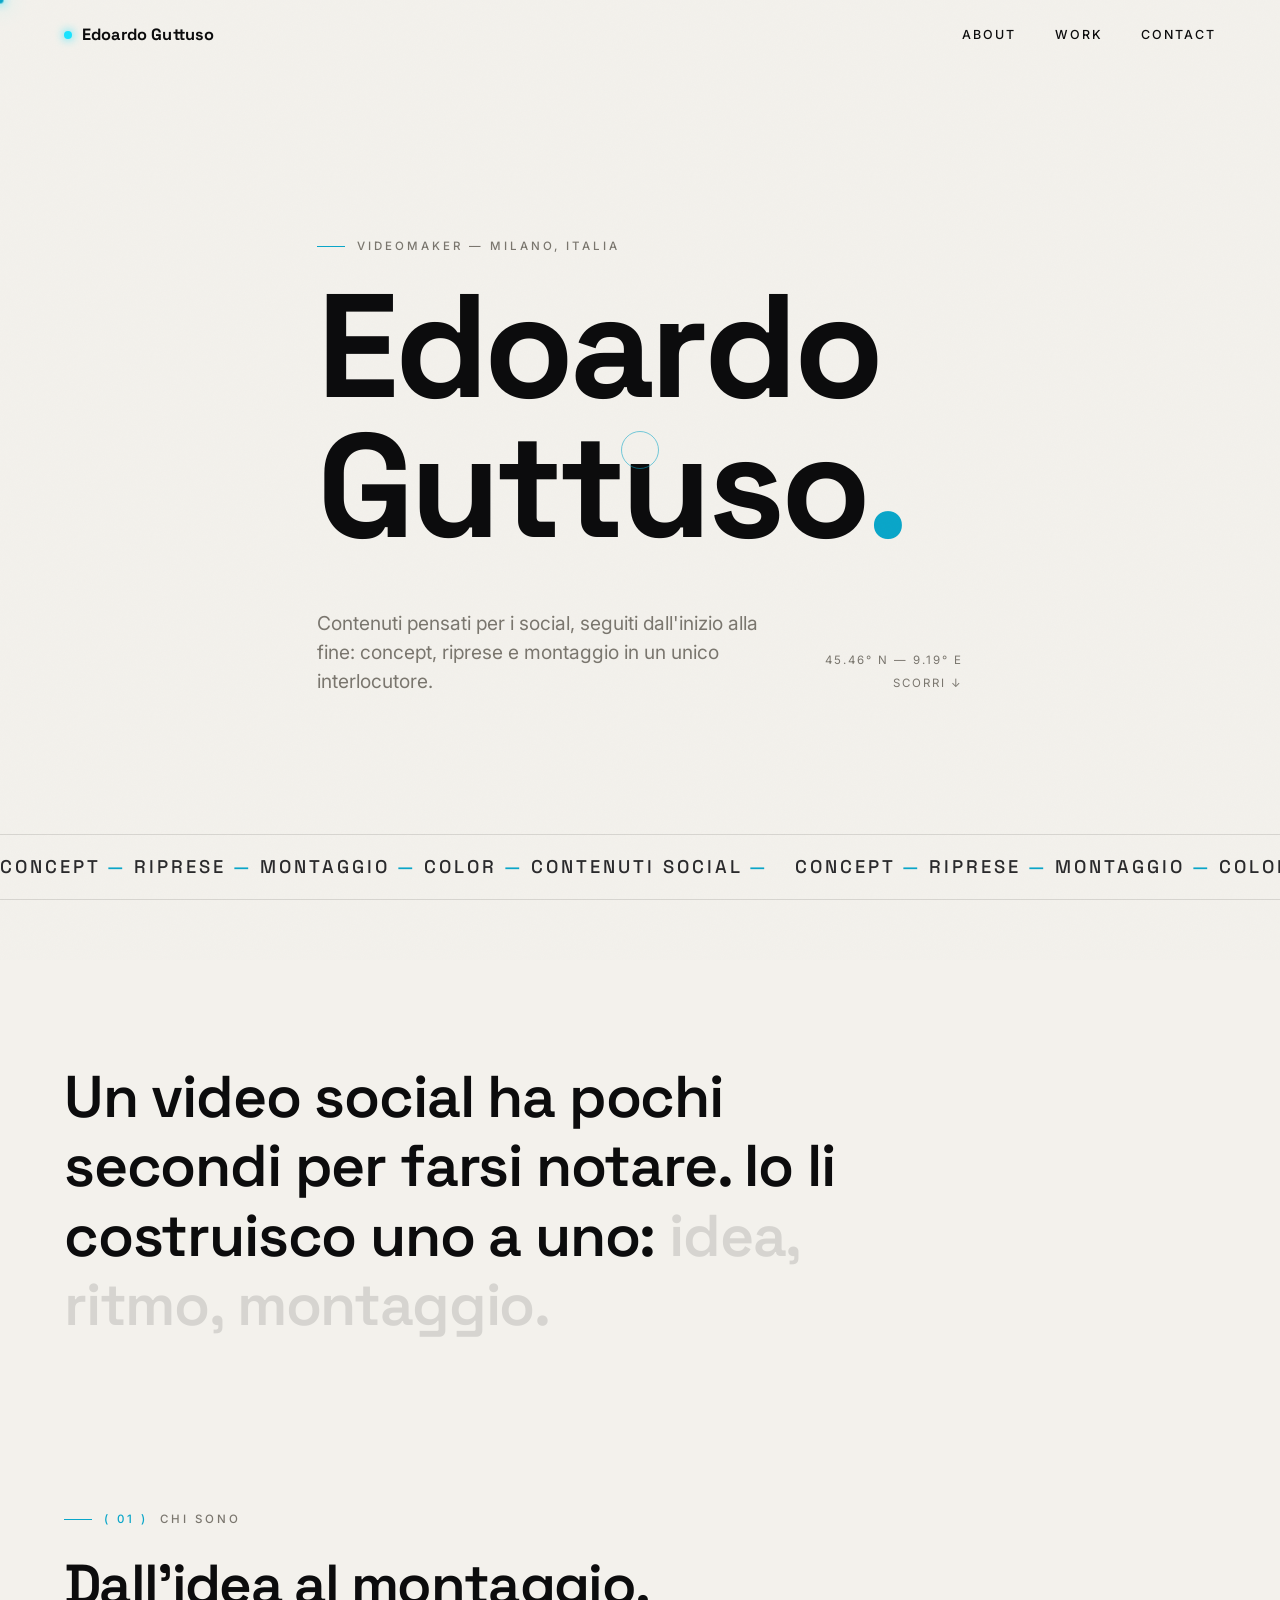
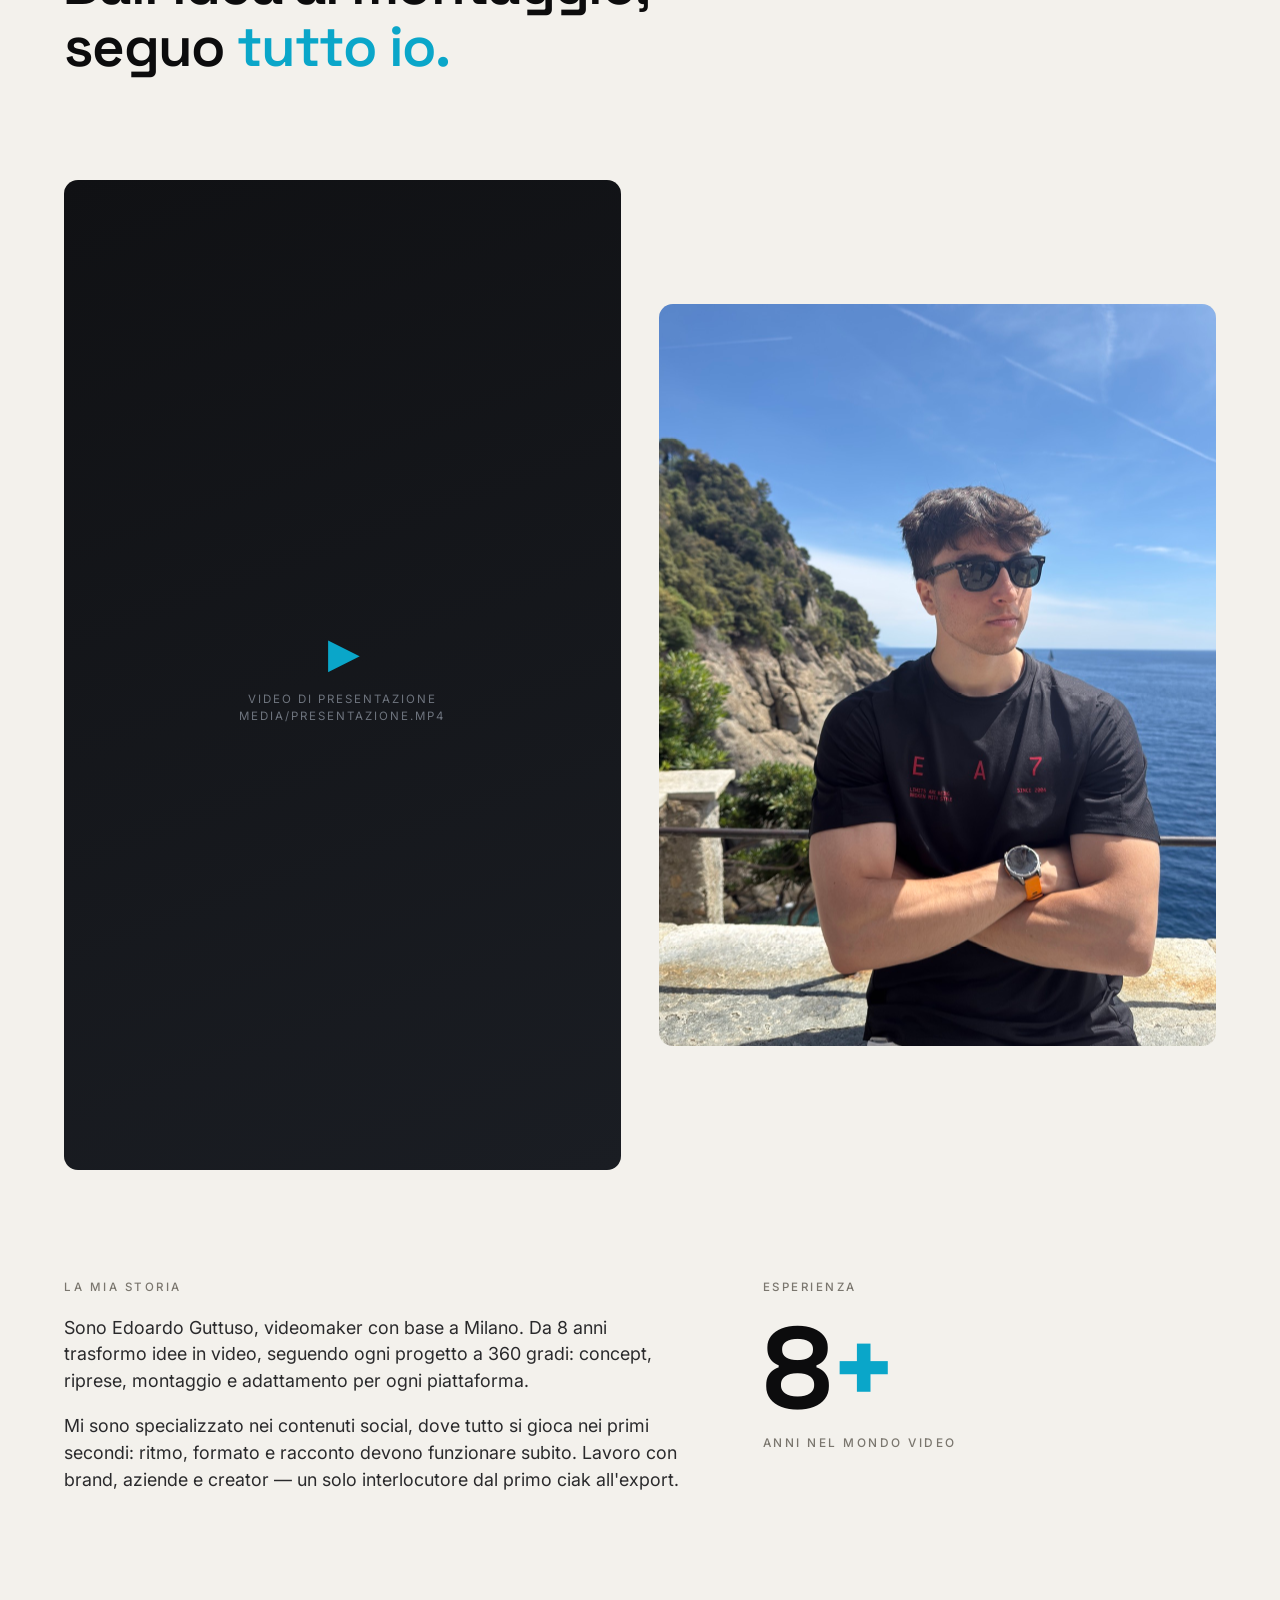
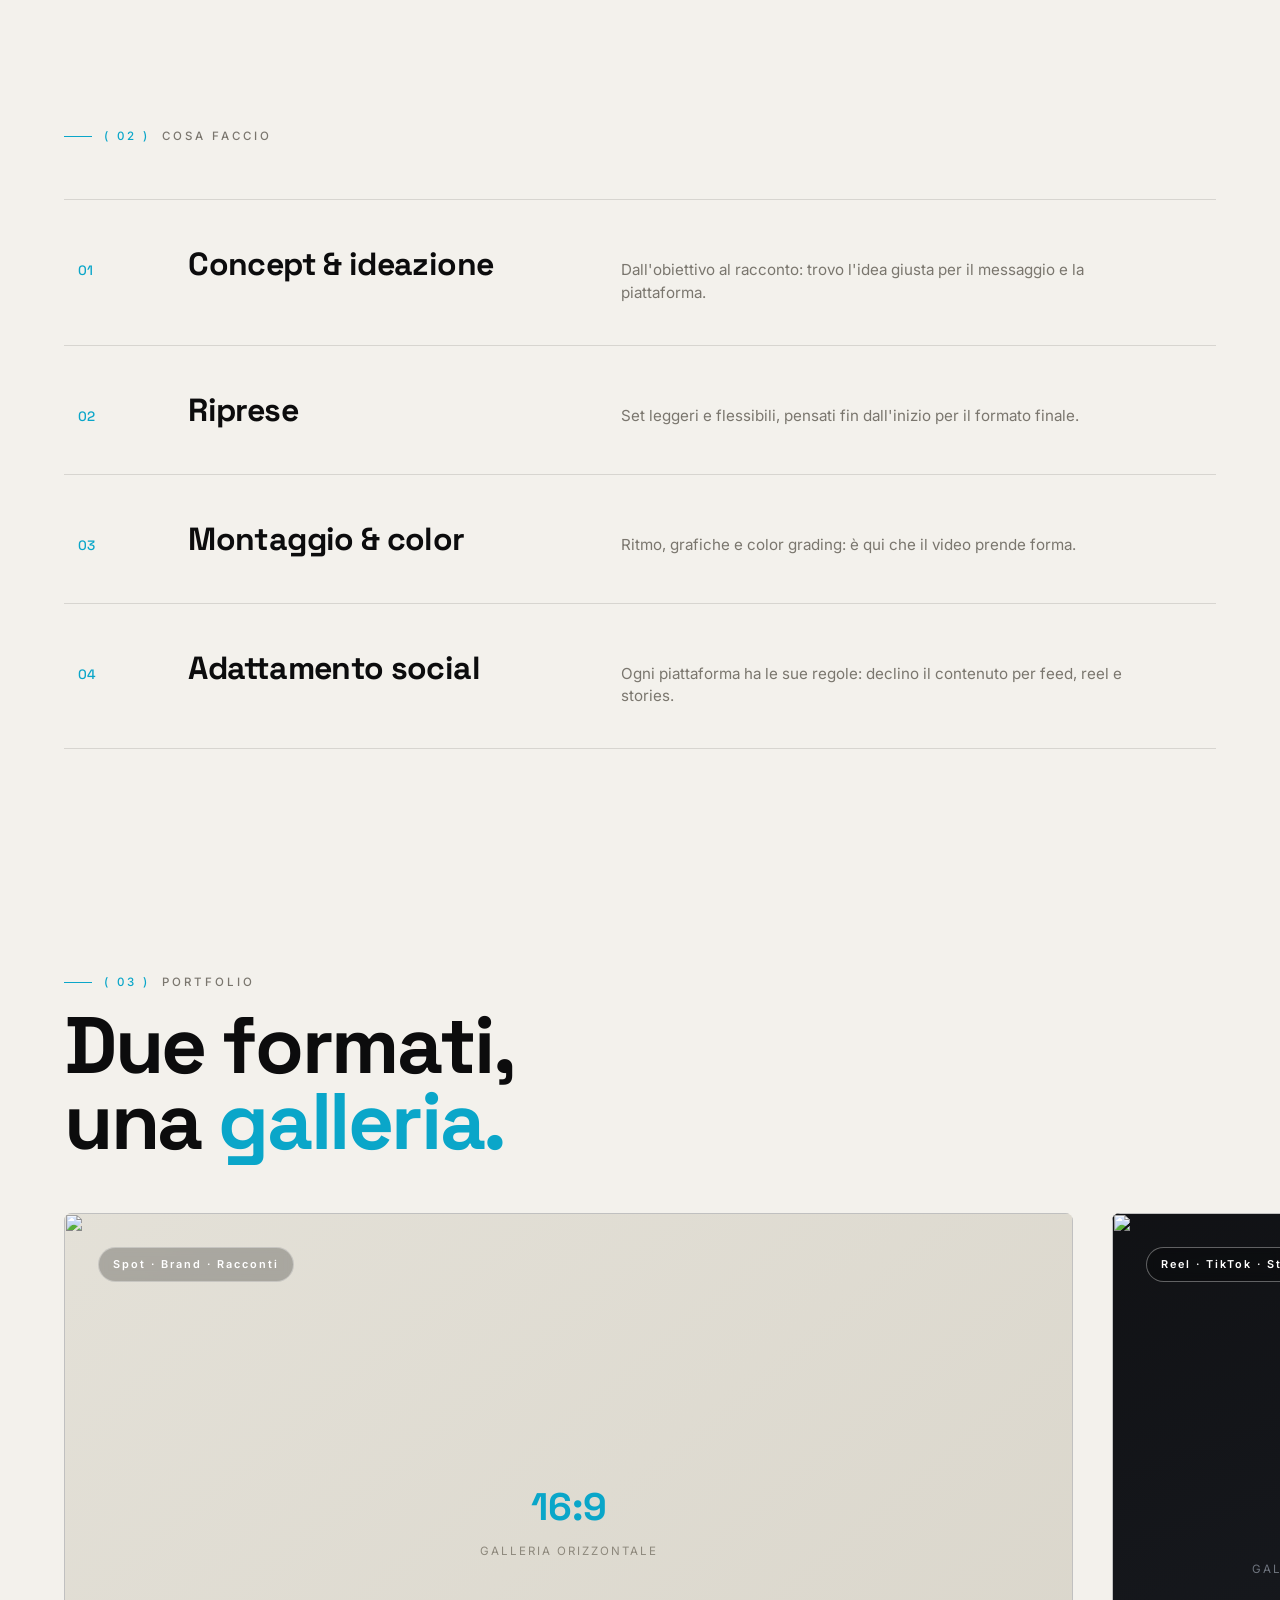
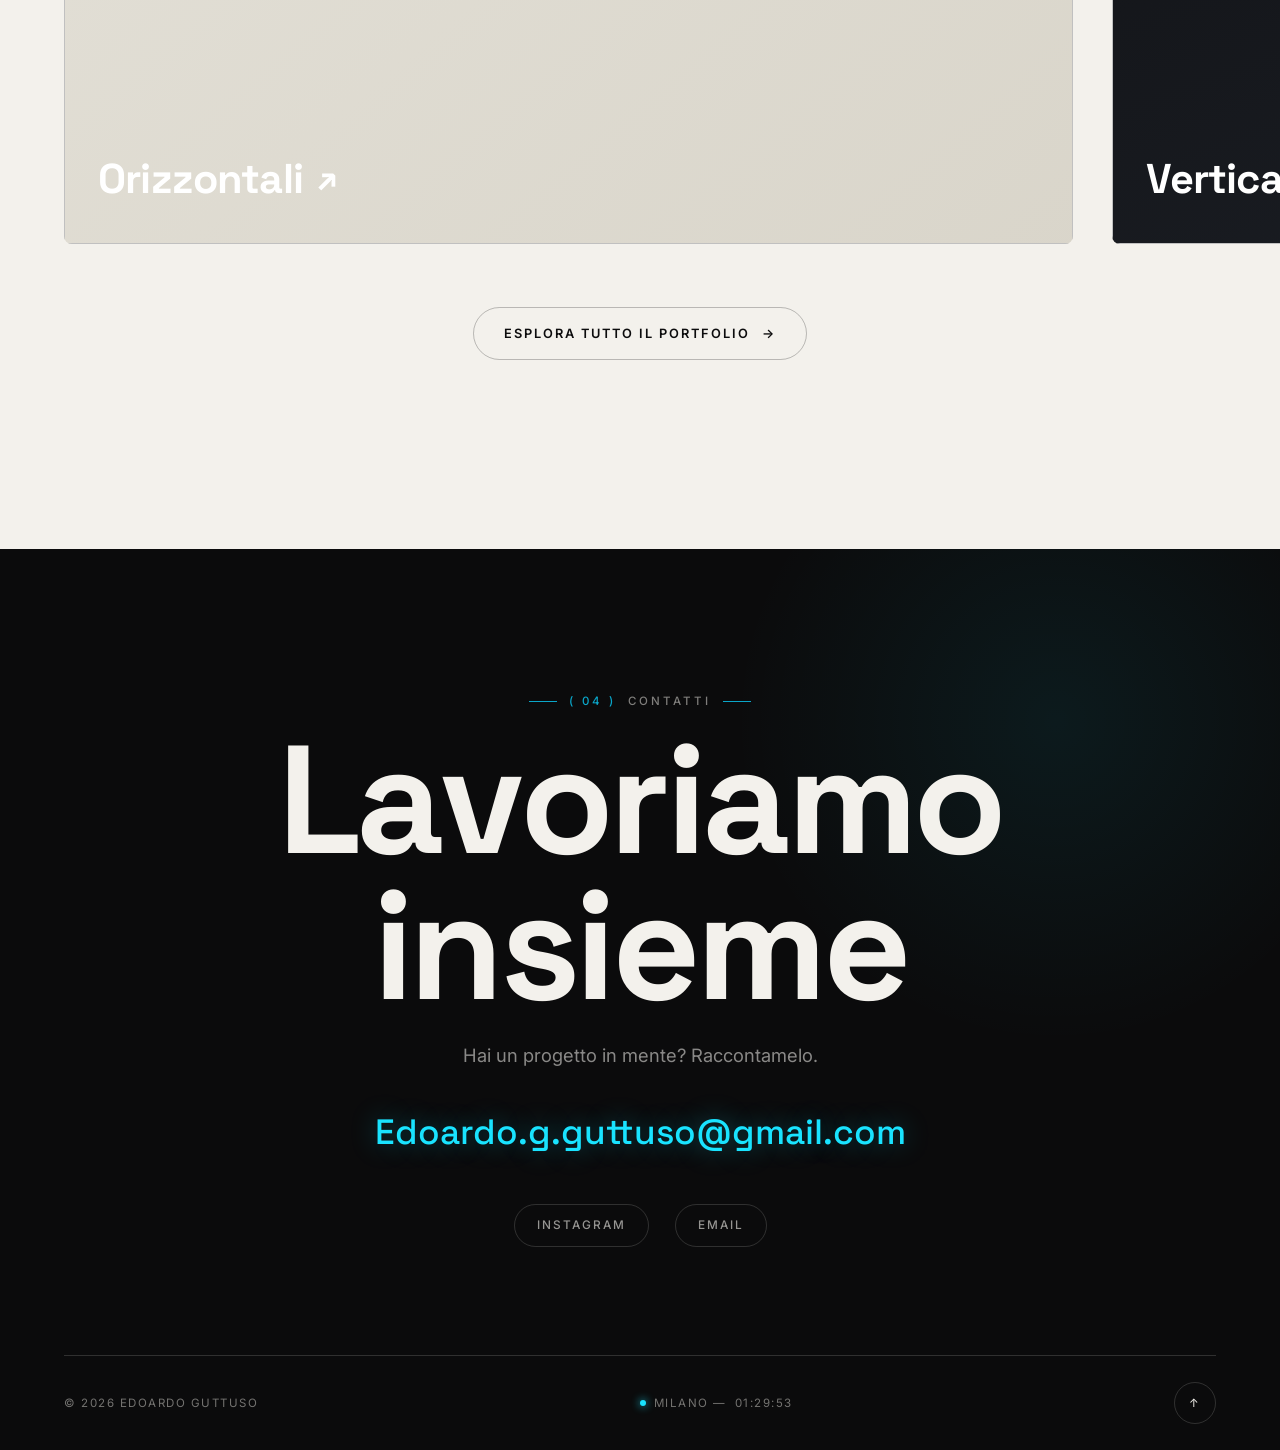
==== commit c718d873: "Blocca lo zoom da mobile ed elimina lo sbordo laterale - Meta viewport: zoom fisso a 1.0 (niente pin" ====
--- a/index.html
+++ b/index.html
@@ -2,7 +2,7 @@
 <html lang="it">
 <head>
 <meta charset="UTF-8" />
-<meta name="viewport" content="width=device-width, initial-scale=1.0" />
+<meta name="viewport" content="width=device-width, initial-scale=1.0, minimum-scale=1.0, maximum-scale=1.0, user-scalable=no, viewport-fit=cover" />
 <title>Edoardo Guttuso — Videomaker | Milano</title>
 <meta name="description" content="Edoardo Guttuso, videomaker a Milano specializzato in contenuti social. Concept, riprese e montaggio: seguo ogni progetto a 360 gradi." />
 <meta name="theme-color" content="#f3f1ec" />
--- a/assets/style.css
+++ b/assets/style.css
@@ -38,7 +38,13 @@
 ---------------------------------------------------------------- */
 * { margin: 0; padding: 0; box-sizing: border-box; }
 
-html { scroll-behavior: smooth; }
+html {
+  scroll-behavior: smooth;
+  /* niente pinch-zoom né sbordi laterali su mobile */
+  overflow-x: hidden;
+  overflow-x: clip;
+  touch-action: pan-x pan-y;
+}
 
 body {
   background: var(--bg);
@@ -47,6 +53,7 @@
   font-size: 16px;
   line-height: 1.5;
   overflow-x: hidden;
+  overflow-x: clip;
   -webkit-font-smoothing: antialiased;
   text-rendering: optimizeLegibility;
 }
@@ -439,6 +446,14 @@
 }
 .hero .sub .hero-meta .scroll-hint { display: inline-block; animation: floaty 2.2s ease-in-out infinite; }
 @keyframes floaty { 0%,100% { transform: translateY(0); } 50% { transform: translateY(6px); } }
+@media (max-width: 640px) {
+  .hero .sub { flex-direction: column; align-items: flex-start; gap: 20px; }
+  .hero .sub .hero-meta {
+    width: 100%; display: flex; justify-content: space-between; align-items: center;
+    text-align: left;
+  }
+  .hero .sub .hero-meta br { display: none; }
+}
 
 /* marquee servizi */
 .marquee {
@@ -792,7 +807,12 @@
   transition: background .3s ease, transform .3s var(--ease-out);
 }
 .lb-close:hover { background: var(--accent); border-color: var(--accent); color: #000; transform: rotate(90deg); }
-@media (max-width: 640px) { .lb-close { top: -50px; } }
+@media (max-width: 640px) {
+  .lb-close {
+    top: 10px; right: 10px; z-index: 3;
+    background: rgba(11, 11, 12, .55); backdrop-filter: blur(4px);
+  }
+}
 
 /* ----------------------------------------------------------------
    CONTACT BAND (scura) + FOOTER
@@ -810,6 +830,8 @@
   pointer-events: none;
 }
 .contact-band .eyebrow { color: rgba(243, 241, 236, .5); }
+/* dash simmetrica: centrato davvero (a sinistra c'è già ::before) */
+.contact-band .eyebrow::after { content: ''; width: 28px; height: 1px; background: var(--accent); flex: none; }
 .contact-band .contact-inner { text-align: center; position: relative; }
 .contact-band h2 { font-size: clamp(3rem, 12vw, 10rem); }
 .contact-band .contact-sub { color: rgba(243, 241, 236, .55); margin-top: 22px; font-size: clamp(.95rem, 1.5vw, 1.15rem); }
@@ -860,6 +882,12 @@
   transition: background .3s ease, color .3s ease;
 }
 .site-footer .to-top:hover { background: var(--accent-bright); color: var(--dark); border-color: var(--accent-bright); }
+@media (max-width: 640px) {
+  .site-footer {
+    flex-direction: column; justify-content: center; align-items: center;
+    text-align: center; gap: 18px; padding-block: 34px;
+  }
+}
 
 /* ----------------------------------------------------------------
    REDUCED MOTION
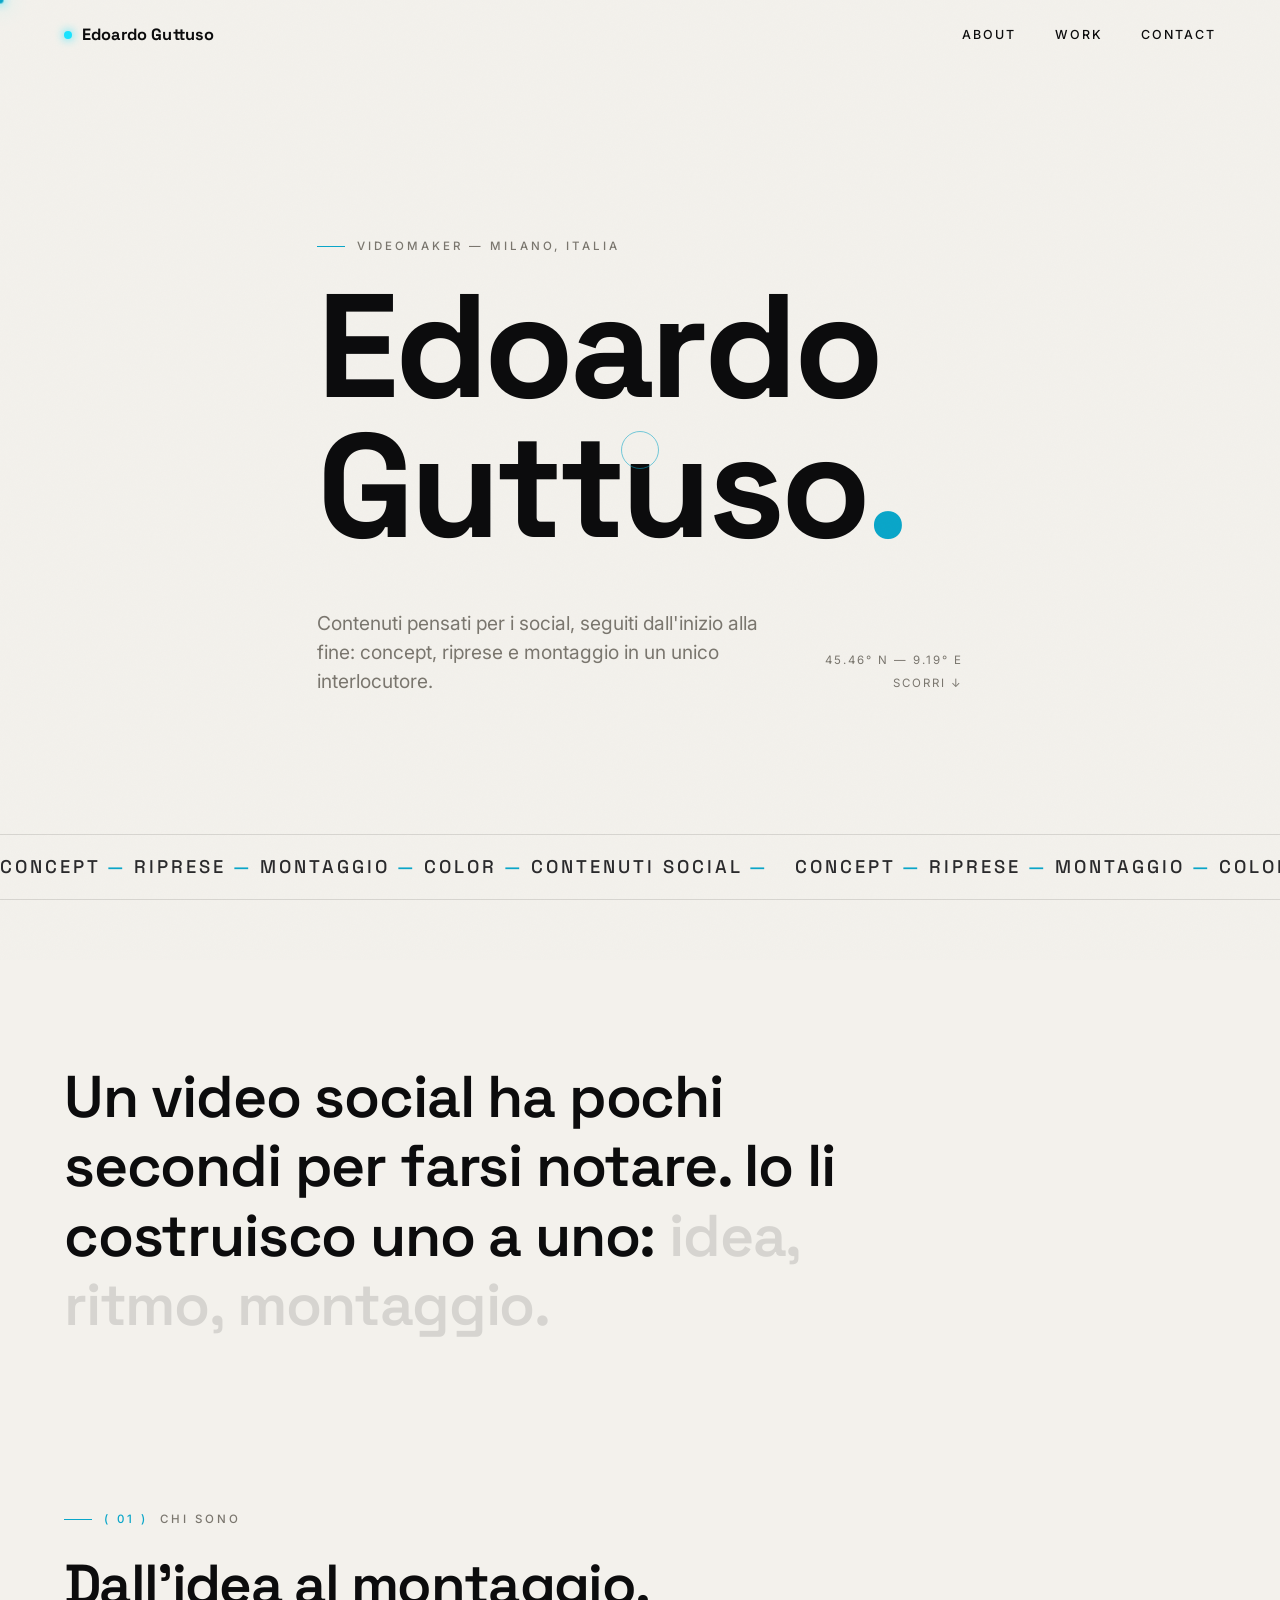
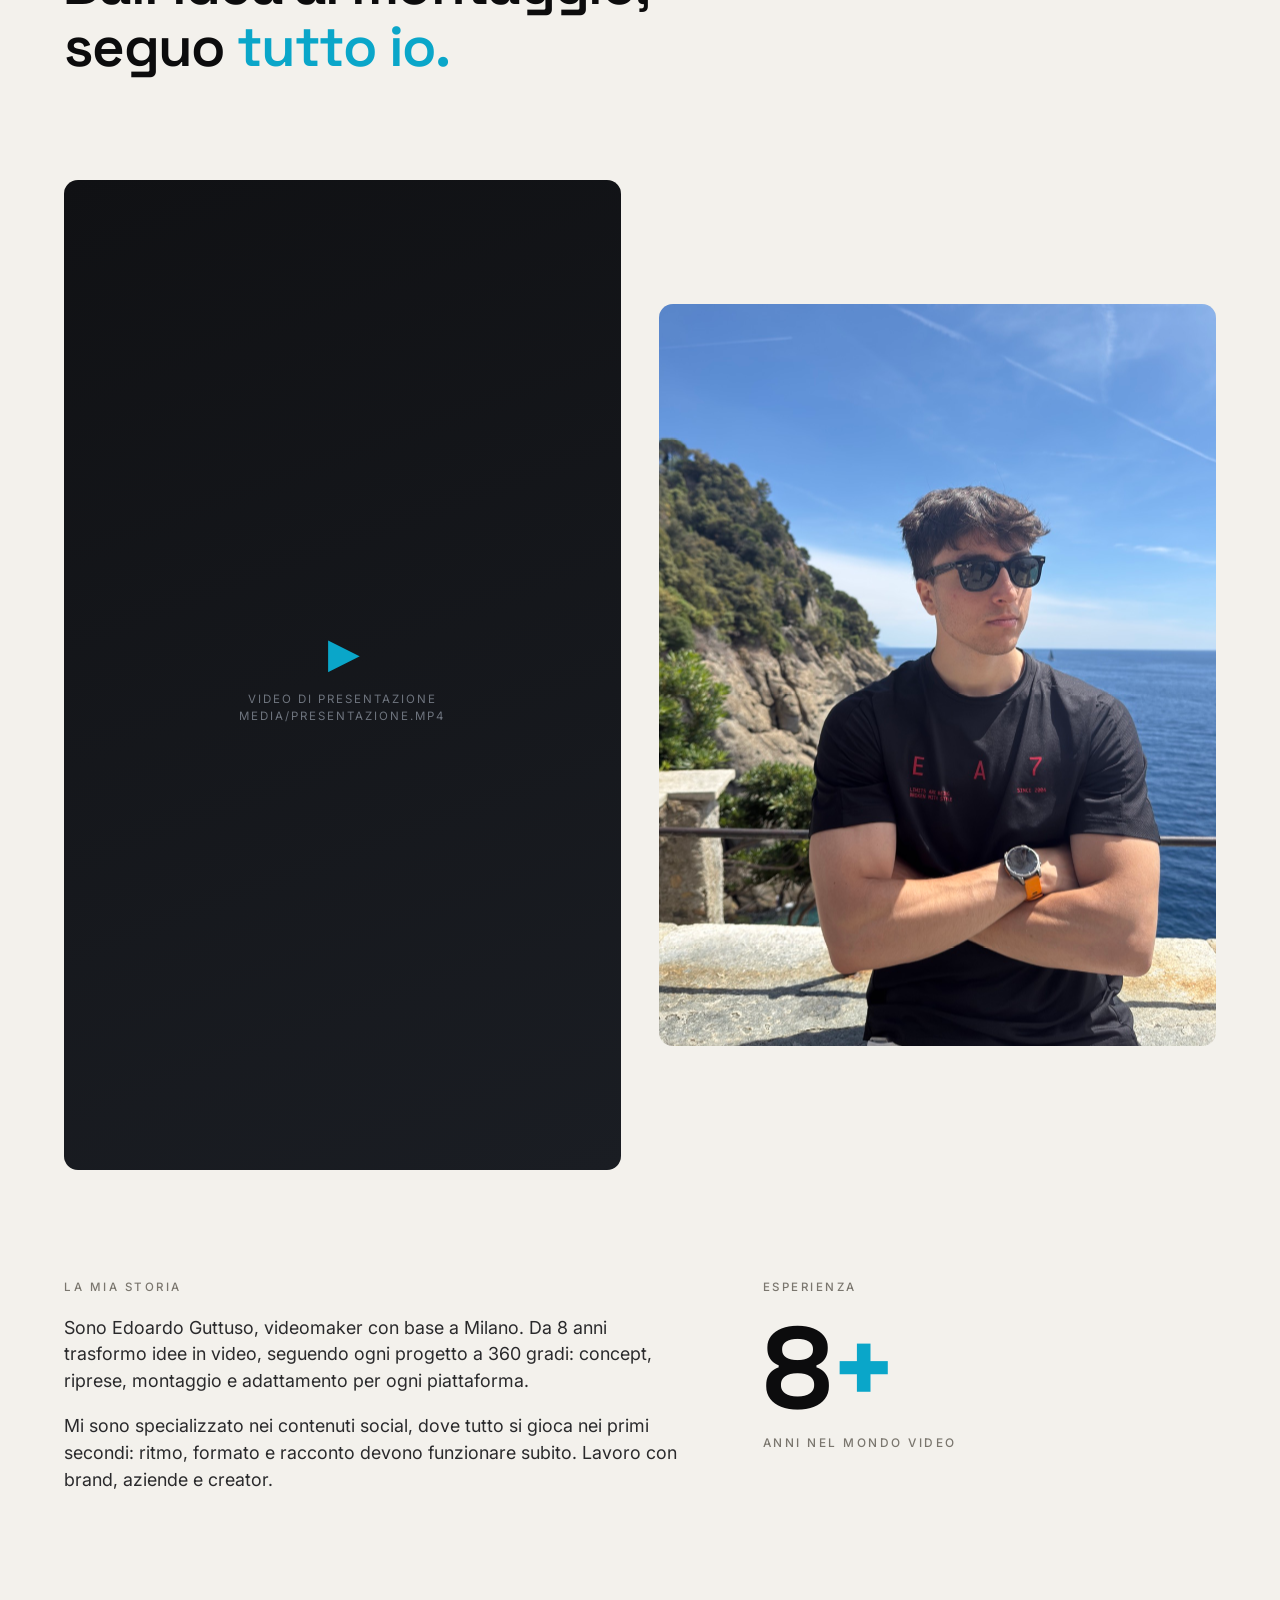
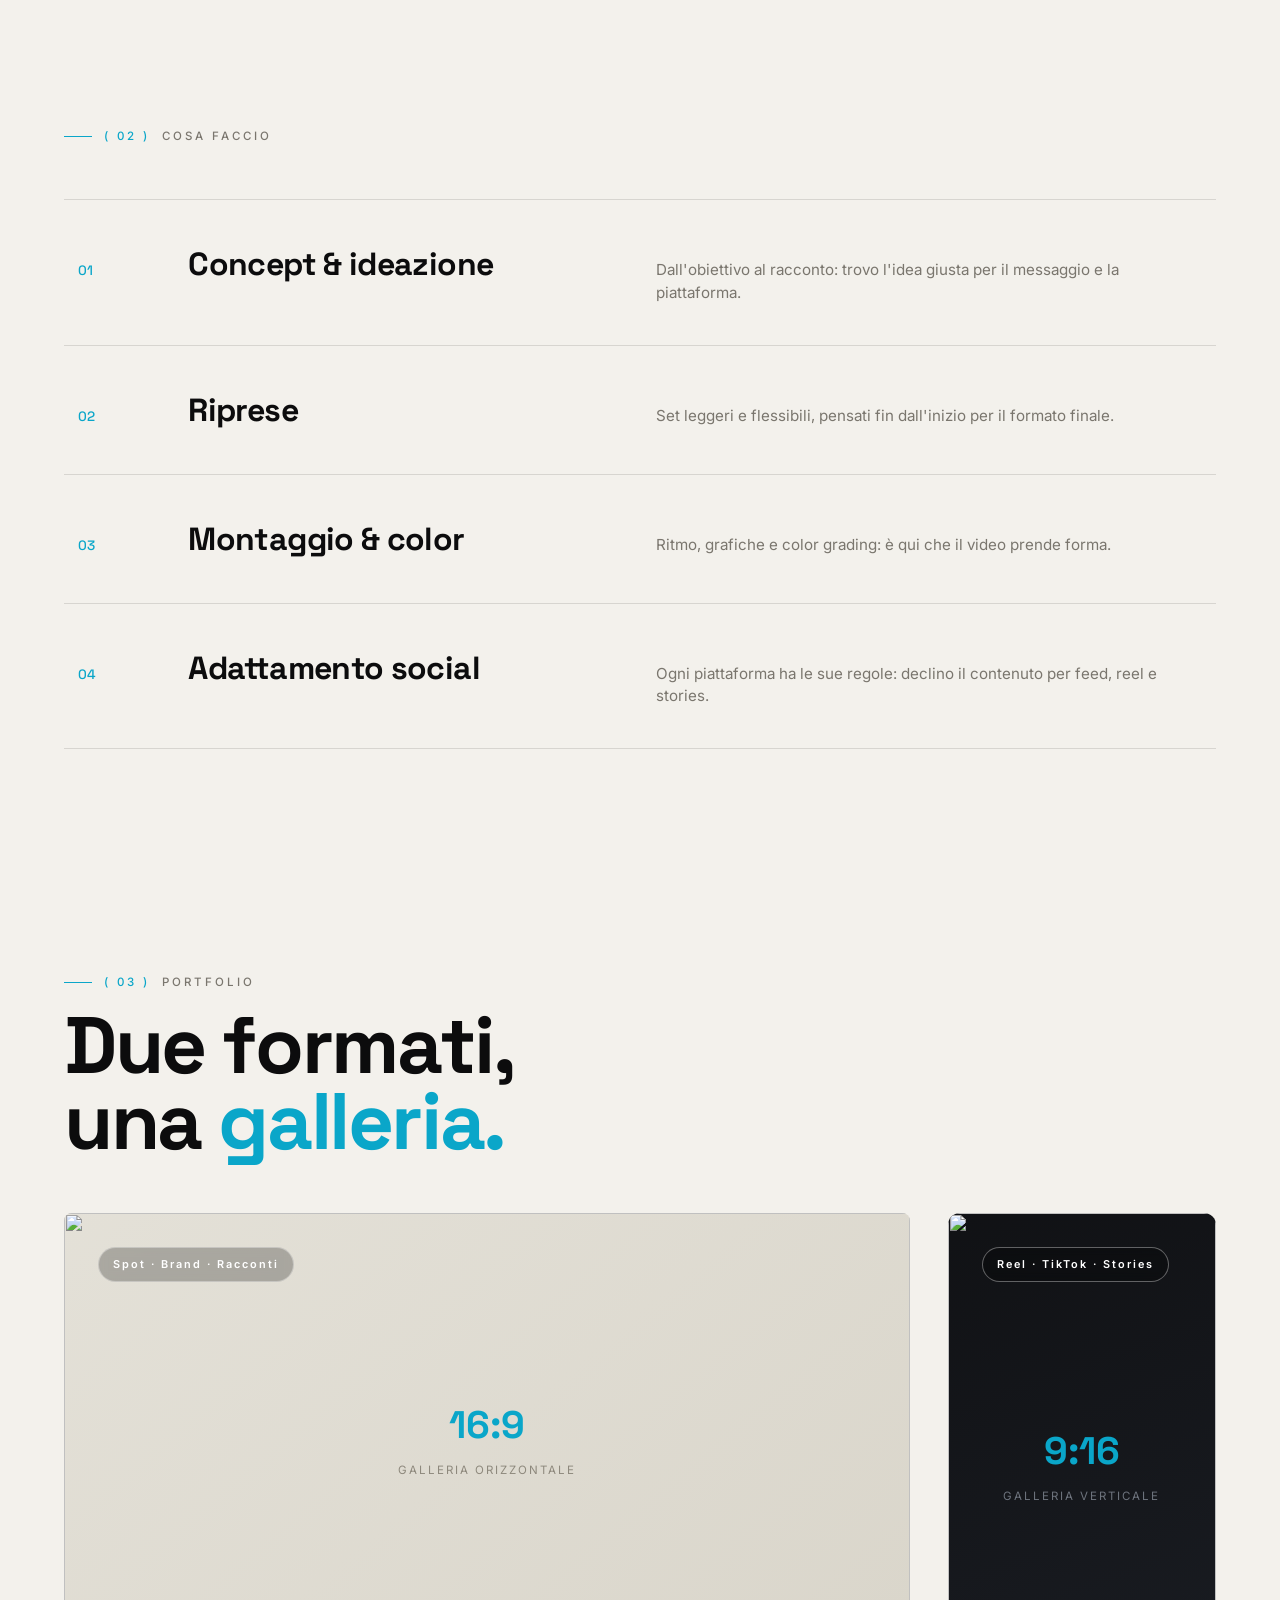
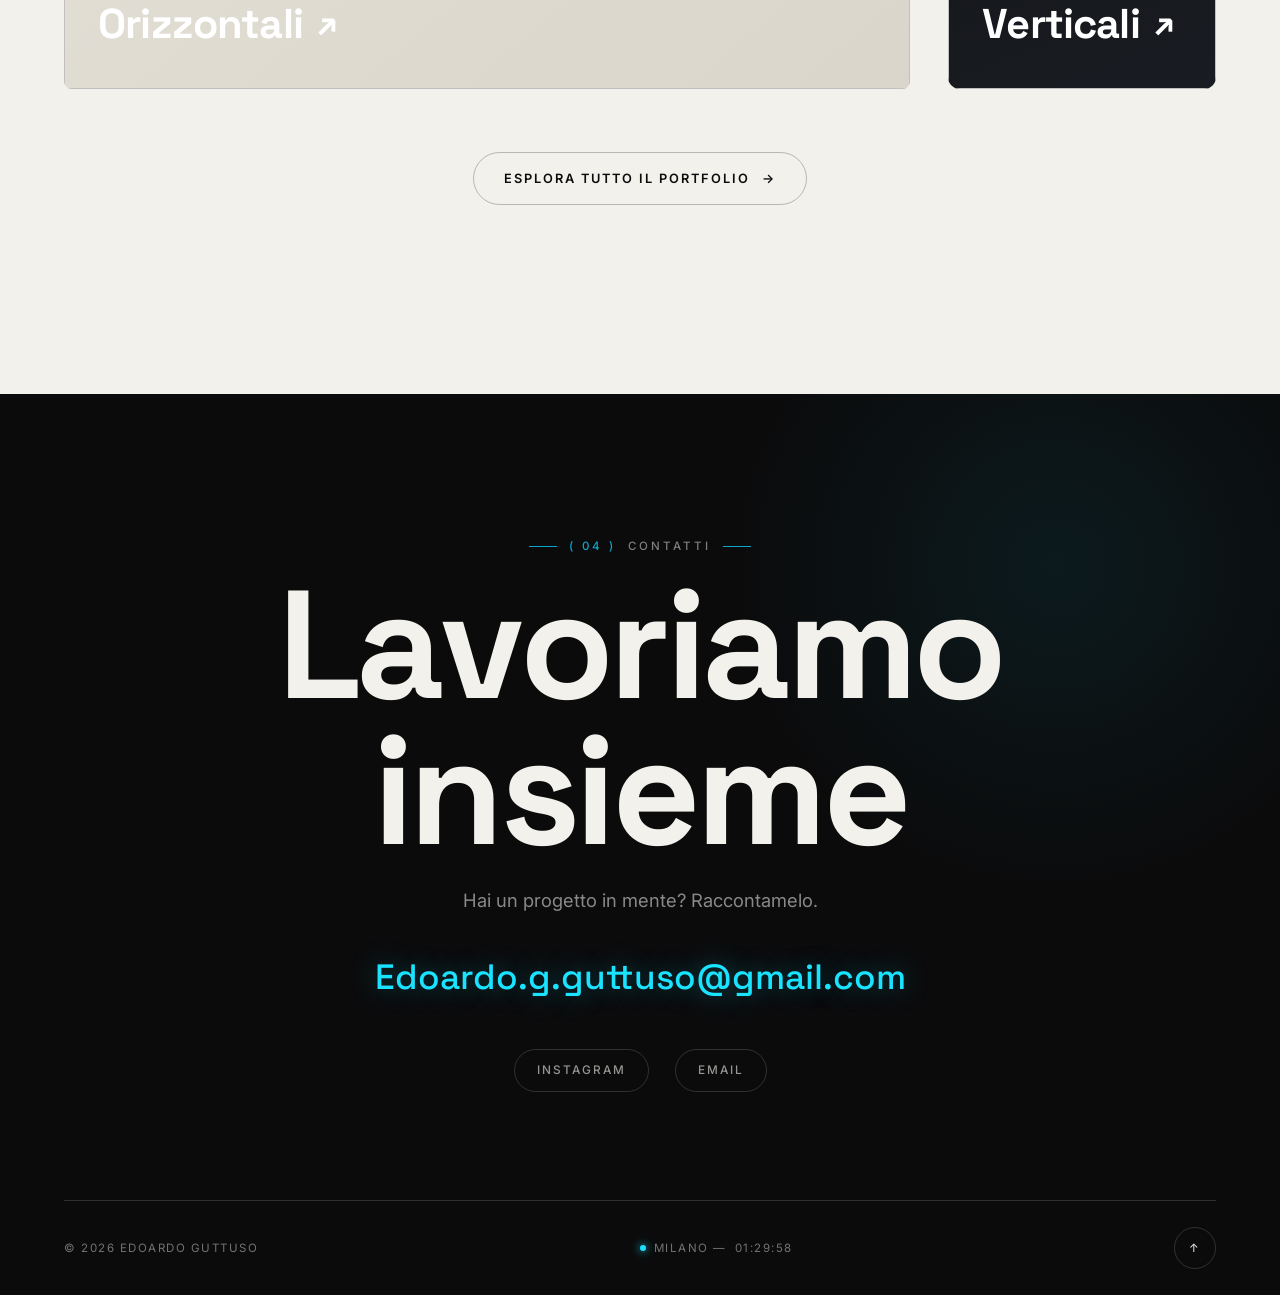
==== commit 50b05628: "Rifinisci storia, servizi statici e verticali mobile impilati - Rimossa la frase finale "un solo int" ====
--- a/index.html
+++ b/index.html
@@ -125,7 +125,7 @@
         <div>
           <span class="col-label reveal">La mia storia</span>
           <p class="reveal d1">Sono Edoardo Guttuso, videomaker con base a Milano. Da 8 anni trasformo idee in video, seguendo ogni progetto a 360 gradi: concept, riprese, montaggio e adattamento per ogni piattaforma.</p>
-          <p class="reveal d2">Mi sono specializzato nei contenuti social, dove tutto si gioca nei primi secondi: ritmo, formato e racconto devono funzionare subito. Lavoro con brand, aziende e creator — un solo interlocutore dal primo ciak all'export.</p>
+          <p class="reveal d2">Mi sono specializzato nei contenuti social, dove tutto si gioca nei primi secondi: ritmo, formato e racconto devono funzionare subito. Lavoro con brand, aziende e creator.</p>
         </div>
         <div>
           <span class="col-label reveal">Esperienza</span>
@@ -143,25 +143,21 @@
             <span class="s-num">01</span>
             <h3>Concept &amp; ideazione</h3>
             <p>Dall'obiettivo al racconto: trovo l'idea giusta per il messaggio e la piattaforma.</p>
-            <span class="s-arrow">→</span>
           </li>
           <li class="service reveal">
             <span class="s-num">02</span>
             <h3>Riprese</h3>
             <p>Set leggeri e flessibili, pensati fin dall'inizio per il formato finale.</p>
-            <span class="s-arrow">→</span>
           </li>
           <li class="service reveal">
             <span class="s-num">03</span>
             <h3>Montaggio &amp; color</h3>
             <p>Ritmo, grafiche e color grading: è qui che il video prende forma.</p>
-            <span class="s-arrow">→</span>
           </li>
           <li class="service reveal">
             <span class="s-num">04</span>
             <h3>Adattamento social</h3>
             <p>Ogni piattaforma ha le sue regole: declino il contenuto per feed, reel e stories.</p>
-            <span class="s-arrow">→</span>
           </li>
         </ul>
       </div>
--- a/assets/style.css
+++ b/assets/style.css
@@ -551,13 +551,11 @@
 .service {
   position: relative;
   display: grid;
-  grid-template-columns: 72px 1.1fr 1.4fr 40px;
+  grid-template-columns: 72px 1.1fr 1.4fr;
   align-items: baseline; gap: clamp(14px, 3vw, 40px);
   padding: clamp(24px, 3.5vw, 40px) 14px;
   border-top: 1px solid var(--line);
-  transition: background .4s ease, color .4s ease, padding-left .4s var(--ease-out);
-}
-.service:hover { background: var(--dark); color: var(--fg-inv); padding-left: 26px; }
+}
 .service .s-num {
   font-family: var(--font-head); font-weight: 500;
   font-size: .85rem; color: var(--accent);
@@ -566,19 +564,10 @@
   font-family: var(--font-head); font-weight: 700;
   font-size: clamp(1.25rem, 2.6vw, 2rem); letter-spacing: -0.02em;
 }
-.service p { font-size: .95rem; color: var(--muted); transition: color .4s ease; }
-.service:hover p { color: rgba(243, 241, 236, .65); }
-.service .s-arrow {
-  justify-self: end; font-size: 1.2rem;
-  opacity: 0; transform: translateX(-10px);
-  transition: opacity .35s ease, transform .35s var(--ease-out);
-  color: var(--accent-bright);
-}
-.service:hover .s-arrow { opacity: 1; transform: none; }
+.service p { font-size: .95rem; color: var(--muted); }
 @media (max-width: 640px) {
   .service { grid-template-columns: 44px 1fr; grid-template-rows: auto auto; }
   .service p { grid-column: 2; }
-  .service .s-arrow { display: none; }
 }
 
 /* ----------------------------------------------------------------
@@ -586,18 +575,22 @@
 ---------------------------------------------------------------- */
 .work-teaser { padding: clamp(70px, 11vh, 150px) 0; }
 .teaser-grid {
-  display: grid; grid-template-columns: 1.55fr 1fr;
+  /* 3.16:1 ≈ (16/9)² → le due cornici 16:9 e 9:16 hanno la stessa altezza */
+  display: grid; grid-template-columns: 3.16fr 1fr;
   gap: clamp(18px, 3vw, 40px);
   margin-top: clamp(40px, 6vh, 70px);
-  align-items: stretch;
+  align-items: start;
 }
 .tile { display: block; position: relative; }
 .tile .tile-frame {
   position: relative; overflow: hidden; border-radius: 8px;
-  height: 100%; min-height: 320px;
-}
-.tile--h .tile-frame { aspect-ratio: 16 / 10; }
-.tile--v .tile-frame { aspect-ratio: 9 / 13; }
+}
+/* cornici identiche ai formati video: niente ritagli */
+.tile--h .tile-frame { aspect-ratio: 16 / 9; }
+.tile--v .tile-frame { aspect-ratio: 9 / 16; border-radius: 12px; }
+/* tessera verticale stretta: testi più compatti */
+.tile--v .tile-name { font-size: clamp(1.2rem, 1.9vw, 1.8rem); }
+.tile--v .tile-tag { padding: 6px 10px; font-size: .6rem; letter-spacing: 1.5px; }
 .tile .tile-frame::before {
   content: ''; position: absolute; inset: 0; z-index: 1; pointer-events: none;
   background: linear-gradient(to top, rgba(0,0,0,.55), transparent 55%);
@@ -627,7 +620,11 @@
 .tile:hover .tile-name .arr { transform: translate(6px, -6px); }
 .tile .ph { transition: transform 1s var(--ease-out); }
 .tile:hover .ph { transform: scale(1.05); }
-@media (max-width: 720px) { .teaser-grid { grid-template-columns: 1fr; } }
+@media (max-width: 720px) {
+  .teaser-grid { grid-template-columns: 1fr; gap: 24px; }
+  .tile--v { width: min(280px, 78%); justify-self: center; }
+  .tile--v .tile-name { font-size: clamp(1.3rem, 6vw, 1.8rem); }
+}
 
 .work-teaser .teaser-cta { text-align: center; margin-top: clamp(40px, 7vh, 70px); }
 
@@ -714,6 +711,11 @@
 }
 @media (max-width: 900px) { .grid-v { grid-template-columns: repeat(2, 1fr); } }
 @media (max-width: 680px) { .grid-h { grid-template-columns: 1fr; } }
+/* mobile: verticali uno sotto l'altro, centrati e a larghezza "telefono" */
+@media (max-width: 620px) {
+  .grid-v { grid-template-columns: 1fr; justify-items: center; gap: clamp(30px, 8vw, 44px); }
+  .grid-v .vid-card { width: min(300px, 82%); }
+}
 
 .vid-card { position: relative; }
 .vid-card .frame {
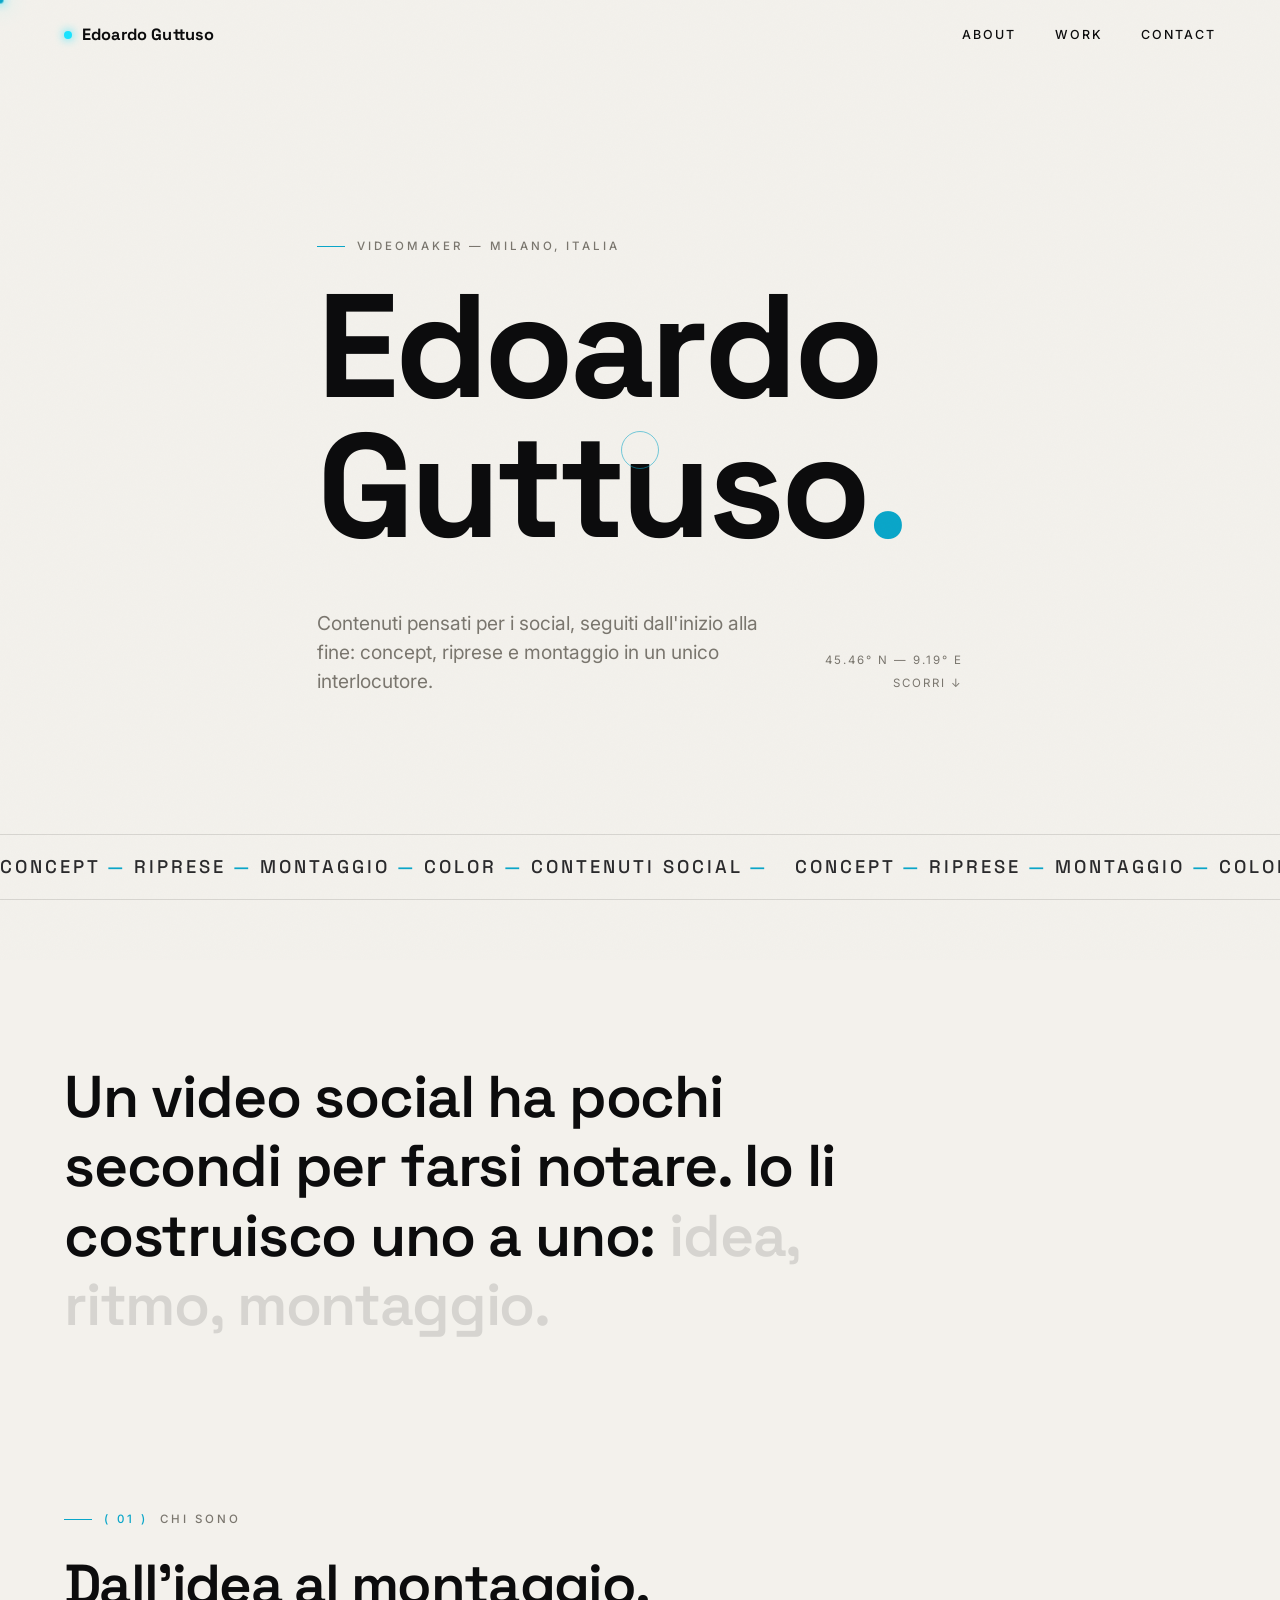
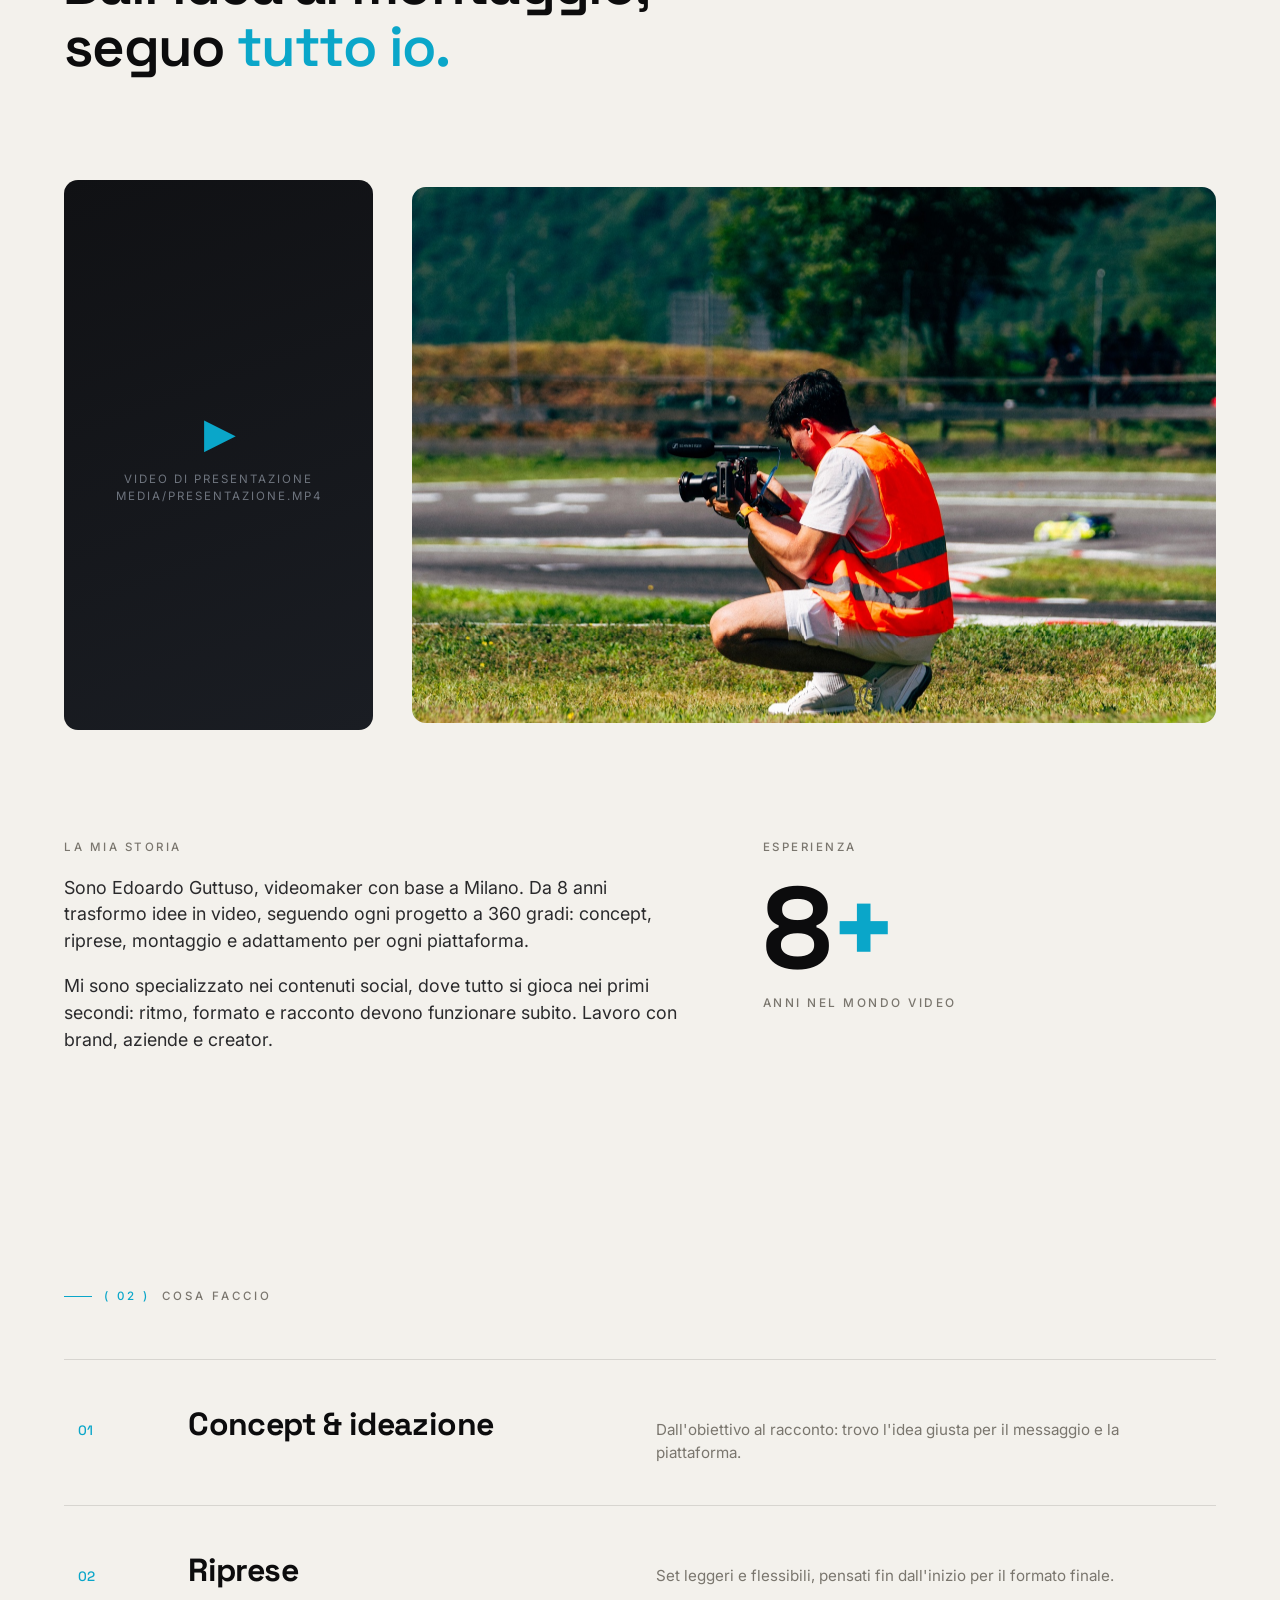
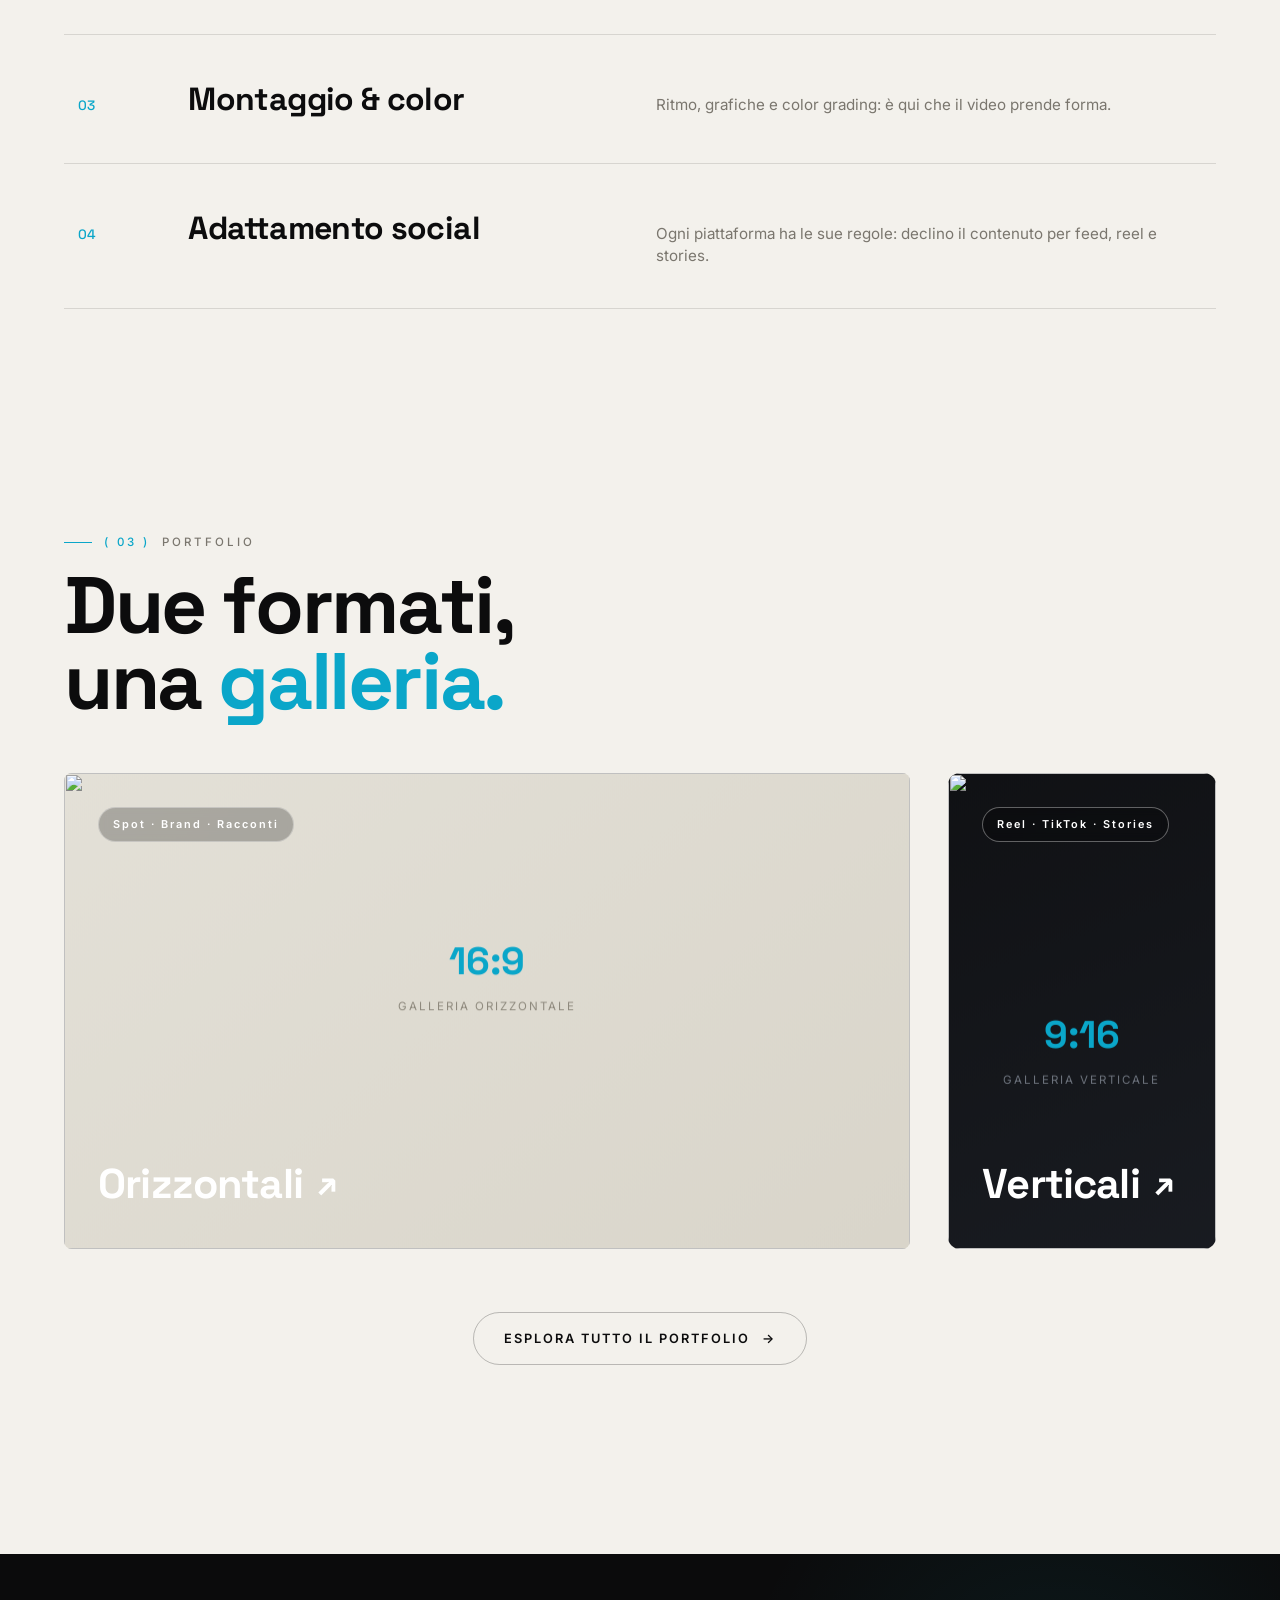
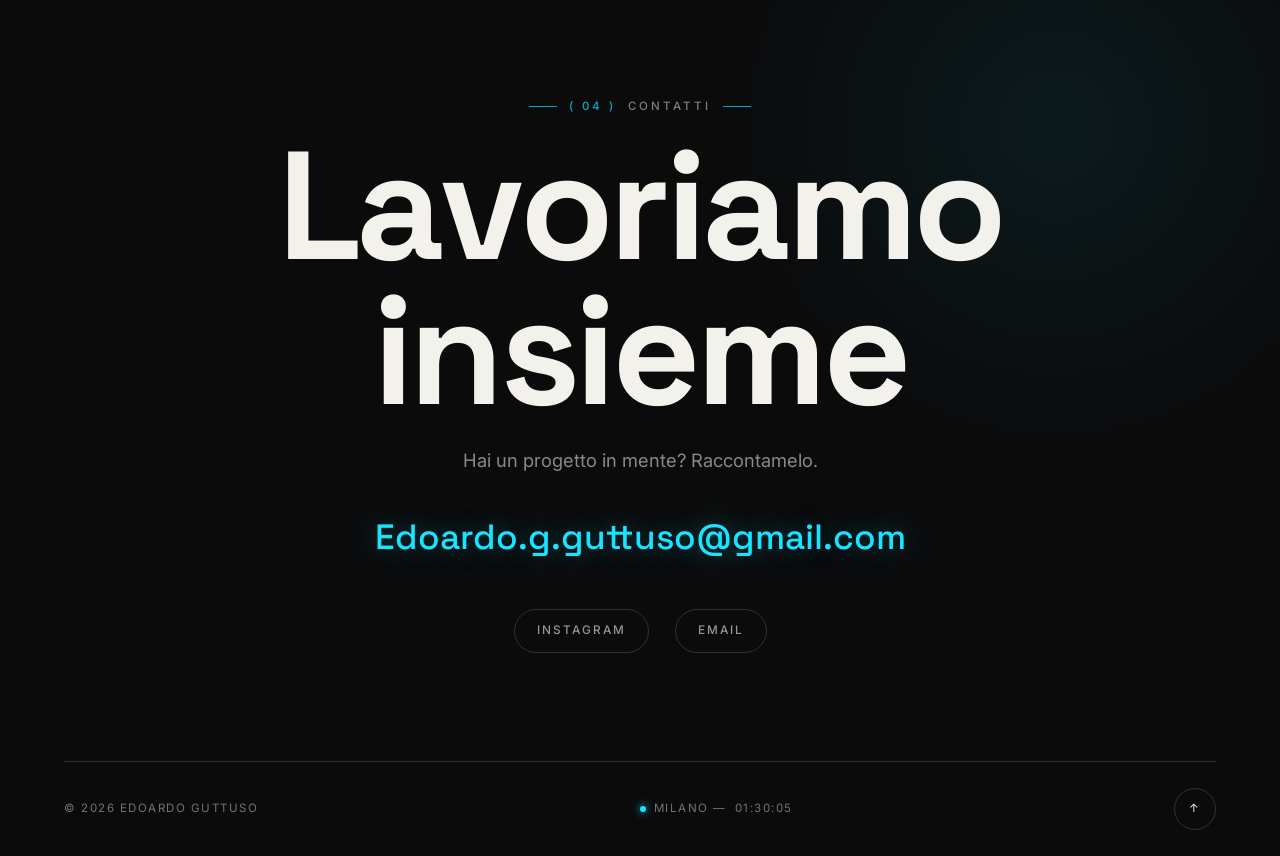
==== commit 1e54eafe: "Sostituisci il ritratto About con la foto in pista (orizzontale) - ritratto.jpg ora è la foto d'azio" ====
--- a/index.html
+++ b/index.html
@@ -116,7 +116,7 @@
         <div class="img-reveal slot-photo">
           <div class="plx" data-parallax="0.06">
             <div class="ph"><span class="ph-num">—</span>Ritratto<br>media/ritratto.jpg</div>
-            <img class="inline-media" src="media/ritratto.jpg" alt="Edoardo Guttuso" onerror="this.remove()" />
+            <img class="inline-media" src="media/ritratto.jpg" alt="Edoardo Guttuso in pista, dietro la camera" onerror="this.remove()" />
           </div>
         </div>
       </div>
--- a/assets/style.css
+++ b/assets/style.css
@@ -503,17 +503,19 @@
   max-width: 20ch; margin-top: 26px;
 }
 .about-media {
-  display: grid; grid-template-columns: 1fr 1fr;
+  /* video 9:16 (slim) + foto 3:2 (ampia): larghezze calibrate per pari altezza */
+  display: grid; grid-template-columns: 1fr 2.6fr;
   gap: clamp(18px, 3vw, 44px);
   margin: clamp(56px, 8vw, 110px) 0;
   align-items: center;
 }
 .about-media .img-reveal { border-radius: 14px; }
 .about-media .slot-video { aspect-ratio: 9 / 16; }
-.about-media .slot-photo { aspect-ratio: 3 / 4; }
+.about-media .slot-photo { aspect-ratio: 3 / 2; }
 @media (max-width: 760px) {
-  .about-media { grid-template-columns: 1fr; gap: 22px; }
-  .about-media .img-reveal { max-width: 360px; justify-self: center; width: 100%; }
+  .about-media { grid-template-columns: 1fr; gap: 26px; justify-items: center; }
+  .about-media .slot-video { max-width: 320px; width: 100%; }
+  .about-media .slot-photo { max-width: 480px; width: 100%; }
 }
 
 .about-text {
@@ -674,14 +676,12 @@
 .brand-cell:hover .b-name { color: var(--accent-bright); transform: scale(1.05); }
 .brand-cell:hover .b-idx { color: rgba(243, 241, 236, .5); }
 
-/* celle con logo immagine */
+/* celle con logo immagine — loghi sempre a colori e fermi, nessun cambio all'hover */
 .brand-cell .b-logo {
   max-width: 62%; max-height: 52%; object-fit: contain;
-  filter: grayscale(1); opacity: .6;
-  transition: filter .45s ease, opacity .45s ease, transform .45s var(--ease-out);
-}
-.brand-cell--logo:hover { background: var(--bg-soft); }
-.brand-cell--logo:hover .b-logo { filter: none; opacity: 1; transform: scale(1.04); }
+}
+.brand-cell--logo:hover { background: transparent; }
+.brand-cell--logo:hover .b-logo { transform: none; }
 .brand-cell--logo:hover .b-idx { color: var(--muted); }
 @media (max-width: 720px) {
   .brands-grid { grid-template-columns: repeat(2, 1fr); }
@@ -704,18 +704,15 @@
   gap: clamp(20px, 2.6vw, 36px);
   margin-top: clamp(40px, 6vh, 64px);
 }
+/* verticali: sempre 2 per riga, stessa dimensione, gruppo centrato.
+   Con flex + justify-content:center anche il 3° (orfano) resta centrato. */
 .grid-v {
-  display: grid; grid-template-columns: repeat(3, 1fr);
-  gap: clamp(12px, 1.6vw, 22px);
+  display: flex; flex-wrap: wrap; justify-content: center;
+  gap: clamp(16px, 2.4vw, 30px);
   margin-top: clamp(40px, 6vh, 64px);
 }
-@media (max-width: 900px) { .grid-v { grid-template-columns: repeat(2, 1fr); } }
+.grid-v .vid-card { flex: 0 0 auto; width: clamp(150px, 44%, 300px); }
 @media (max-width: 680px) { .grid-h { grid-template-columns: 1fr; } }
-/* mobile: verticali uno sotto l'altro, centrati e a larghezza "telefono" */
-@media (max-width: 620px) {
-  .grid-v { grid-template-columns: 1fr; justify-items: center; gap: clamp(30px, 8vw, 44px); }
-  .grid-v .vid-card { width: min(300px, 82%); }
-}
 
 .vid-card { position: relative; }
 .vid-card .frame {
